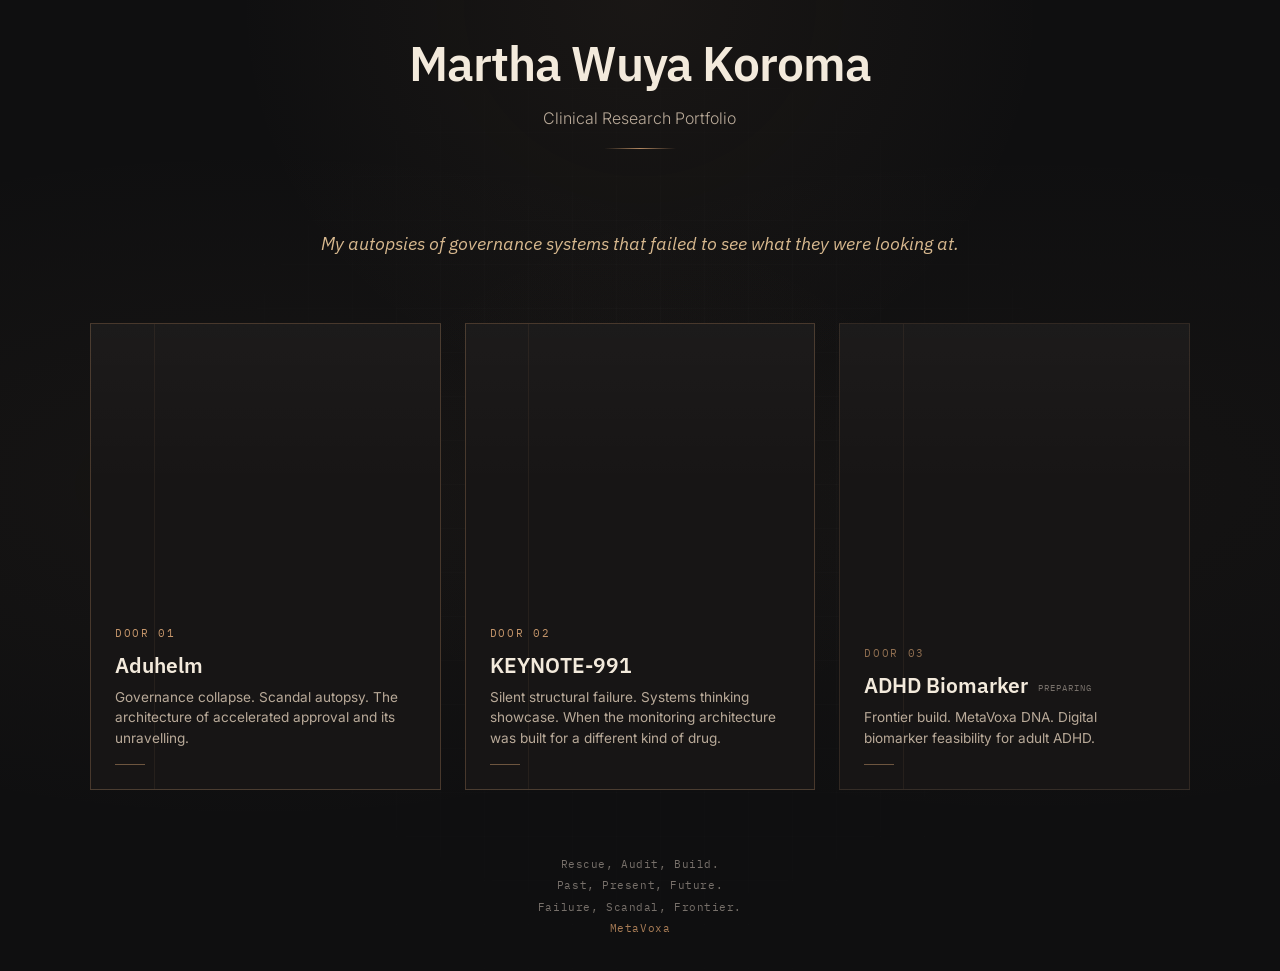
==== index.html @ 6230ae9a "Update index.html" ====
<!DOCTYPE html>
<html lang="en" class="no-js">
<head>
  <meta charset="UTF-8" />
  <meta name="viewport" content="width=device-width, initial-scale=1.0" />
  <meta name="description" content="CRA Portfolio: governance autopsies of discontinued oncology trials, with rebuilt monitoring architecture." />
  <title>Martha Wuya Koroma — Clinical Research Portfolio</title>

  <link rel="preconnect" href="https://fonts.googleapis.com" />
  <link rel="preconnect" href="https://fonts.gstatic.com" crossorigin />
  <link href="https://fonts.googleapis.com/css2?family=Inter:wght@300;400;500;600;700&family=IBM+Plex+Sans:ital,wght@0,300;0,400;0,500;0,600;0,700;1,400&family=IBM+Plex+Mono:wght@400;500&display=swap" rel="stylesheet" />

  <style>
    :root {
      --bg-graphite: #0f0f10;
      --bg-charcoal: #171515;

      --text-cream: #f3eadc;
      --text-muted: #b9aa99;
      --text-warm: #d8b98f;
      --text-slate: #77706a;

      --amber-intense: #c4956a;
      --amber-border: rgba(196, 149, 106, 0.45);
      --amber-glow: rgba(196, 149, 106, 0.18);
      --amber-dim: #a97d56;

      --font-body: "Inter", sans-serif;
      --font-accent: "IBM Plex Sans", sans-serif;
      --font-mono: "IBM Plex Mono", monospace;

      --space-xs: 0.5rem;
      --space-sm: 0.75rem;
      --space-md: 1rem;
      --space-lg: 1.5rem;
      --space-xl: 2rem;
      --space-2xl: 4rem;

      --transition-fast: 150ms ease;
      --transition-base: 300ms ease;
    }

    * {
      box-sizing: border-box;
      margin: 0;
      padding: 0;
    }

    html {
      scroll-behavior: smooth;
      background: var(--bg-graphite);
    }

    body {
      min-height: 100vh;
      font-family: var(--font-body);
      background: var(--bg-graphite);
      color: var(--text-cream);
      overflow-x: hidden;
    }

    a {
      color: inherit;
    }

    .amber-line {
      width: 72px;
      height: 1px;
      background: linear-gradient(
        90deg,
        transparent,
        var(--amber-intense),
        transparent
      );
      opacity: 0.9;
    }

    @keyframes fadeIn {
      from {
        opacity: 0;
      }
      to {
        opacity: 1;
      }
    }

    @keyframes fadeInDown {
      from {
        opacity: 0;
        transform: translateY(-18px);
      }
      to {
        opacity: 1;
        transform: translateY(0);
      }
    }

    @keyframes floatGlow {
      0%, 100% {
        opacity: 0.35;
        transform: translateY(0);
      }
      50% {
        opacity: 0.75;
        transform: translateY(-8px);
      }
    }

    .lobby {
      min-height: 100vh;
      display: flex;
      flex-direction: column;
      justify-content: center;
      align-items: center;
      padding: var(--space-xl);
      position: relative;
      background:
        radial-gradient(circle at top, rgba(196, 149, 106, 0.06), transparent 35%),
        var(--bg-graphite);
      overflow: hidden;
    }

    .lobby::before {
      content: "";
      position: absolute;
      inset: 0;
      background:
        radial-gradient(ellipse at 20% 50%, rgba(196, 149, 106, 0.04) 0%, transparent 50%),
        radial-gradient(ellipse at 80% 50%, rgba(196, 149, 106, 0.03) 0%, transparent 50%);
      pointer-events: none;
      animation: floatGlow 7s ease-in-out infinite;
    }

    .lobby::after {
      content: "";
      position: absolute;
      inset: 0;
      background-image:
        linear-gradient(rgba(255,255,255,0.018) 1px, transparent 1px),
        linear-gradient(90deg, rgba(255,255,255,0.018) 1px, transparent 1px);
      background-size: 44px 44px;
      mask-image: radial-gradient(circle at center, black, transparent 75%);
      pointer-events: none;
    }

    .lobby-header {
      text-align: center;
      margin-bottom: var(--space-2xl);
      position: relative;
      z-index: 1;
      animation: fadeInDown 1s ease forwards;
    }

    .lobby-header h1 {
      font-family: var(--font-accent);
      font-size: clamp(1.8rem, 4vw, 3rem);
      font-weight: 600;
      color: var(--text-cream);
      letter-spacing: -0.02em;
      margin-bottom: var(--space-sm);
    }

    .lobby-header .subtitle {
      font-size: 1rem;
      color: var(--text-muted);
      font-weight: 300;
      max-width: 500px;
      margin: 0 auto;
      line-height: 1.6;
    }

    .lobby-header .amber-line {
      margin: var(--space-md) auto;
    }

    .concept-statement {
      font-family: var(--font-accent);
      font-size: clamp(0.9rem, 2vw, 1.1rem);
      font-style: italic;
      color: var(--text-warm);
      text-align: center;
      max-width: 700px;
      margin: 0 auto var(--space-2xl);
      line-height: 1.7;
      position: relative;
      z-index: 1;
      animation: fadeIn 1.2s ease 0.3s both;
    }

    .doors-container {
      display: grid;
      grid-template-columns: repeat(3, 1fr);
      gap: var(--space-lg);
      max-width: 1100px;
      width: 100%;
      position: relative;
      z-index: 1;
    }

    .door-threshold {
      position: relative;
      aspect-ratio: 3 / 4;
      background:
        linear-gradient(180deg, rgba(255,255,255,0.025), transparent 35%),
        var(--bg-charcoal);
      border: 1px solid rgba(196, 149, 106, 0.15);
      display: flex;
      flex-direction: column;
      justify-content: flex-end;
      padding: var(--space-lg);
      cursor: pointer;
      transition: all var(--transition-base);
      overflow: hidden;
      text-decoration: none;
      opacity: 0;
      transform: translateY(18px);
    }

    .door-threshold::before {
      content: "";
      position: absolute;
      inset: 0;
      background: linear-gradient(
        180deg,
        transparent 45%,
        rgba(196, 149, 106, 0.07) 100%
      );
      opacity: 0;
      transition: opacity var(--transition-base);
    }

    .door-threshold::after {
      content: "";
      position: absolute;
      top: 0;
      bottom: 0;
      left: 18%;
      width: 1px;
      background: rgba(196, 149, 106, 0.09);
      transition: opacity var(--transition-base);
    }

    .door-threshold:hover::before {
      opacity: 1;
    }

    .door-threshold:hover {
      border-color: var(--amber-border);
      box-shadow:
        0 8px 32px rgba(0, 0, 0, 0.4),
        0 0 40px var(--amber-glow);
      transform: translateY(-4px);
    }

    .door-number {
      font-family: var(--font-mono);
      font-size: 0.7rem;
      color: var(--amber-intense);
      letter-spacing: 0.15em;
      text-transform: uppercase;
      margin-bottom: var(--space-sm);
      opacity: 0.7;
      position: relative;
      z-index: 1;
    }

    .door-title {
      font-family: var(--font-accent);
      font-size: clamp(1rem, 2vw, 1.3rem);
      font-weight: 600;
      color: var(--text-cream);
      margin-bottom: var(--space-xs);
      line-height: 1.3;
      position: relative;
      z-index: 1;
    }

    .door-subtitle {
      font-size: 0.85rem;
      color: var(--text-muted);
      line-height: 1.5;
      margin-bottom: var(--space-md);
      position: relative;
      z-index: 1;
    }

    .door-indicator {
      width: 30px;
      height: 1px;
      background: var(--amber-intense);
      opacity: 0.5;
      transition: all var(--transition-base);
      position: relative;
      z-index: 1;
    }

    .door-threshold:hover .door-indicator {
      width: 50px;
      opacity: 1;
    }

    .door-threshold[data-status="active"] {
      border-color: rgba(196, 149, 106, 0.28);
    }

    .door-threshold[data-status="active"] .door-number {
      opacity: 1;
    }

    .door-threshold[data-status="preparing"] {
      cursor: default;
      opacity: 0.76;
    }

    .door-threshold[data-status="preparing"]::before {
      background: linear-gradient(
        180deg,
        transparent 40%,
        rgba(255, 255, 255, 0.025) 100%
      );
    }

    .door-threshold[data-status="preparing"]:hover {
      transform: translateY(0);
      box-shadow: none;
      border-color: rgba(196, 149, 106, 0.15);
    }

    .door-threshold[data-status="preparing"] .door-title::after {
      content: "Preparing";
      display: inline-block;
      margin-left: 0.6rem;
      font-family: var(--font-mono);
      font-size: 0.55rem;
      letter-spacing: 0.12em;
      text-transform: uppercase;
      color: var(--text-slate);
      font-weight: 400;
      vertical-align: middle;
    }

    .lobby-footer {
      margin-top: var(--space-2xl);
      text-align: center;
      position: relative;
      z-index: 1;
      animation: fadeIn 1.5s ease 0.6s both;
    }

    .lobby-footer p {
      font-family: var(--font-mono);
      font-size: 0.7rem;
      color: var(--text-slate);
      letter-spacing: 0.05em;
      line-height: 1.9;
    }

    .meta-link {
      color: var(--amber-dim);
      text-decoration: none;
      transition: color var(--transition-fast);
    }

    .meta-link:hover {
      color: var(--amber-intense);
    }

    @media (max-width: 768px) {
      .lobby {
        padding: var(--space-lg);
      }

      .doors-container {
        grid-template-columns: 1fr;
        max-width: 400px;
      }

      .door-threshold {
        aspect-ratio: 16 / 9;
      }
    }

    @media print {
      .lobby {
        min-height: auto;
        padding: 2rem;
      }

      .doors-container {
        grid-template-columns: repeat(3, 1fr);
        gap: 1rem;
      }

      .door-threshold {
        border: 1px solid #ccc;
        page-break-inside: avoid;
        box-shadow: none;
      }
    }
  </style>

  <base target="_blank" />
</head>

<body>
  <main class="lobby">
    <header class="lobby-header">
      <h1>Martha Wuya Koroma</h1>
      <p class="subtitle">Clinical Research Portfolio</p>
      <div class="amber-line"></div>
    </header>

    <p class="concept-statement">
      My autopsies of governance systems that failed to see what they were looking at.
    </p>

    <section class="doors-container" aria-label="Portfolio case doors">
      <a href="door-1.html" class="door-threshold" data-status="active" data-door="1">
        <div class="door-number">Door 01</div>
        <h2 class="door-title">Aduhelm</h2>
        <p class="door-subtitle">
          Governance collapse. Scandal autopsy. The architecture of accelerated approval and its unravelling.
        </p>
        <div class="door-indicator"></div>
      </a>

      <a href="door-2.html" class="door-threshold" data-status="active" data-door="2">
        <div class="door-number">Door 02</div>
        <h2 class="door-title">KEYNOTE-991</h2>
        <p class="door-subtitle">
          Silent structural failure. Systems thinking showcase. When the monitoring architecture was built for a different kind of drug.
        </p>
        <div class="door-indicator"></div>
      </a>

      <article class="door-threshold" data-status="preparing" data-door="3">
        <div class="door-number">Door 03</div>
        <h2 class="door-title">ADHD Biomarker</h2>
        <p class="door-subtitle">
          Frontier build. MetaVoxa DNA. Digital biomarker feasibility for adult ADHD.
        </p>
        <div class="door-indicator"></div>
      </article>
    </section>

    <footer class="lobby-footer">
      <p>
        Rescue, Audit, Build.<br />
        Past, Present, Future.<br />
        Failure, Scandal, Frontier.<br />
        <a href="https://metavoxa.com" class="meta-link">MetaVoxa</a>
      </p>
    </footer>
  </main>

  <script>
    document.documentElement.classList.remove("no-js");

    function initLobbyDoors() {
      const doors = document.querySelectorAll(".door-threshold");

      doors.forEach((door, index) => {
        setTimeout(() => {
          door.style.transition =
            "opacity 700ms ease, transform 700ms ease, border-color 300ms ease, box-shadow 300ms ease";
          door.style.opacity = "1";
          door.style.transform = "translateY(0)";
        }, 250 + index * 160);
      });
    }

    document.addEventListener("DOMContentLoaded", initLobbyDoors);
  </script>
</body>
</html>
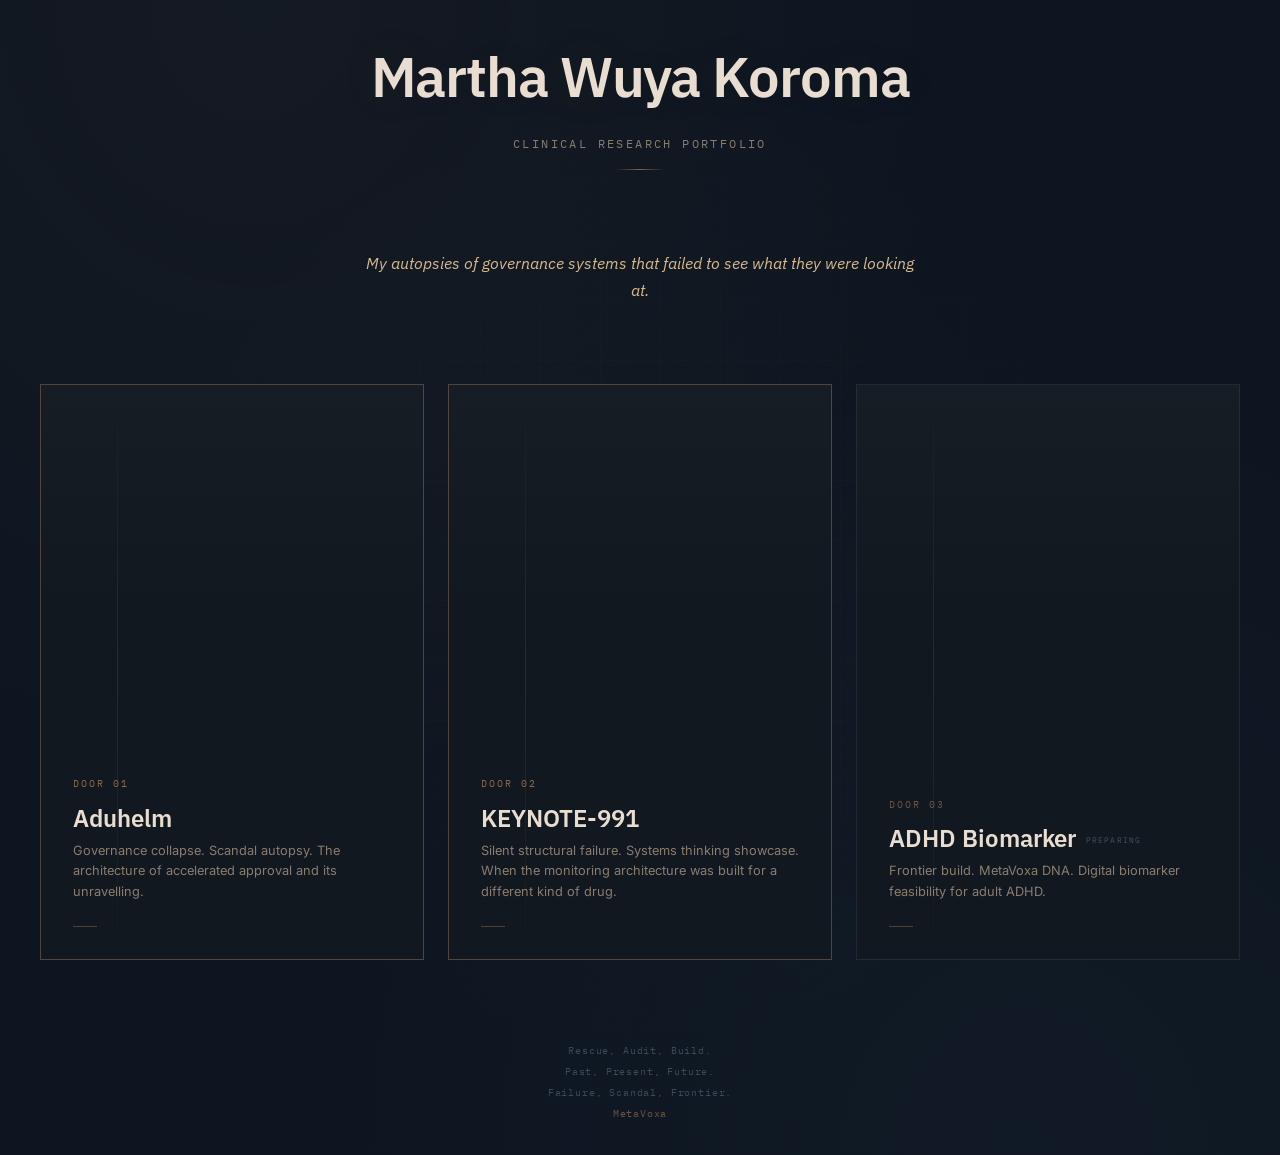
==== commit 41d0ba75: "Update index.html" ====
--- a/index.html
+++ b/index.html
@@ -12,18 +12,27 @@
 
   <style>
     :root {
-      --bg-graphite: #0f0f10;
-      --bg-charcoal: #171515;
-
-      --text-cream: #f3eadc;
-      --text-muted: #b9aa99;
+      /* Door 1/3 palette — cinematic, atmospheric */
+      --bg-deep: #0d1520;
+      --bg-void: #080e14;
+      --bg-surface: #111820;
+
+      --text-cream: #e8ddd0;
+      --text-muted: #8a7d6e;
       --text-warm: #d8b98f;
-      --text-slate: #77706a;
+      --text-slate: #5a6b7c;
 
       --amber-intense: #c4956a;
-      --amber-border: rgba(196, 149, 106, 0.45);
-      --amber-glow: rgba(196, 149, 106, 0.18);
+      --amber-border: rgba(196, 149, 106, 0.35);
+      --amber-glow: rgba(196, 149, 106, 0.12);
       --amber-dim: #a97d56;
+      --amber-deep: #8a6a4a;
+
+      --copper: #b87b4f;
+      --copper-dim: #8a5a3a;
+
+      --clinical-blue: #6db3d4;
+      --clinical-dim: #4a7a96;
 
       --font-body: "Inter", sans-serif;
       --font-accent: "IBM Plex Sans", sans-serif;
@@ -34,10 +43,12 @@
       --space-md: 1rem;
       --space-lg: 1.5rem;
       --space-xl: 2rem;
-      --space-2xl: 4rem;
+      --space-2xl: 3rem;
+      --space-3xl: 5rem;
 
       --transition-fast: 150ms ease;
       --transition-base: 300ms ease;
+      --transition-slow: 600ms ease;
     }
 
     * {
@@ -48,64 +59,24 @@
 
     html {
       scroll-behavior: smooth;
-      background: var(--bg-graphite);
+      background: var(--bg-deep);
     }
 
     body {
       min-height: 100vh;
       font-family: var(--font-body);
-      background: var(--bg-graphite);
+      background: var(--bg-deep);
       color: var(--text-cream);
       overflow-x: hidden;
+      line-height: 1.6;
     }
 
     a {
       color: inherit;
-    }
-
-    .amber-line {
-      width: 72px;
-      height: 1px;
-      background: linear-gradient(
-        90deg,
-        transparent,
-        var(--amber-intense),
-        transparent
-      );
-      opacity: 0.9;
-    }
-
-    @keyframes fadeIn {
-      from {
-        opacity: 0;
-      }
-      to {
-        opacity: 1;
-      }
-    }
-
-    @keyframes fadeInDown {
-      from {
-        opacity: 0;
-        transform: translateY(-18px);
-      }
-      to {
-        opacity: 1;
-        transform: translateY(0);
-      }
-    }
-
-    @keyframes floatGlow {
-      0%, 100% {
-        opacity: 0.35;
-        transform: translateY(0);
-      }
-      50% {
-        opacity: 0.75;
-        transform: translateY(-8px);
-      }
-    }
-
+      text-decoration: none;
+    }
+
+    /* Atmospheric background — matches Door 1/3 depth */
     .lobby {
       min-height: 100vh;
       display: flex;
@@ -115,8 +86,9 @@
       padding: var(--space-xl);
       position: relative;
       background:
-        radial-gradient(circle at top, rgba(196, 149, 106, 0.06), transparent 35%),
-        var(--bg-graphite);
+        radial-gradient(ellipse at 20% 0%, rgba(196, 149, 106, 0.04) 0%, transparent 50%),
+        radial-gradient(ellipse at 80% 100%, rgba(109, 179, 212, 0.03) 0%, transparent 50%),
+        var(--bg-deep);
       overflow: hidden;
     }
 
@@ -125,118 +97,132 @@
       position: absolute;
       inset: 0;
       background:
-        radial-gradient(ellipse at 20% 50%, rgba(196, 149, 106, 0.04) 0%, transparent 50%),
-        radial-gradient(ellipse at 80% 50%, rgba(196, 149, 106, 0.03) 0%, transparent 50%);
+        radial-gradient(circle at 50% 50%, rgba(196, 149, 106, 0.02) 0%, transparent 60%);
       pointer-events: none;
-      animation: floatGlow 7s ease-in-out infinite;
-    }
-
+      animation: breathe 8s ease-in-out infinite;
+    }
+
+    @keyframes breathe {
+      0%, 100% { opacity: 0.5; transform: scale(1); }
+      50% { opacity: 0.8; transform: scale(1.02); }
+    }
+
+    /* Structural grid overlay — architectural, like the building in Door 1 */
     .lobby::after {
       content: "";
       position: absolute;
       inset: 0;
       background-image:
-        linear-gradient(rgba(255,255,255,0.018) 1px, transparent 1px),
-        linear-gradient(90deg, rgba(255,255,255,0.018) 1px, transparent 1px);
-      background-size: 44px 44px;
-      mask-image: radial-gradient(circle at center, black, transparent 75%);
+        linear-gradient(rgba(255,255,255,0.012) 1px, transparent 1px),
+        linear-gradient(90deg, rgba(255,255,255,0.012) 1px, transparent 1px);
+      background-size: 60px 60px;
+      mask-image: radial-gradient(ellipse at center, black 30%, transparent 70%);
       pointer-events: none;
     }
 
+    /* Header — centered, elevated, like the door title */
     .lobby-header {
       text-align: center;
-      margin-bottom: var(--space-2xl);
-      position: relative;
-      z-index: 1;
-      animation: fadeInDown 1s ease forwards;
+      margin-bottom: var(--space-3xl);
+      position: relative;
+      z-index: 1;
+      animation: fadeInDown 1.2s ease forwards;
     }
 
     .lobby-header h1 {
       font-family: var(--font-accent);
-      font-size: clamp(1.8rem, 4vw, 3rem);
+      font-size: clamp(2rem, 5vw, 3.5rem);
       font-weight: 600;
       color: var(--text-cream);
       letter-spacing: -0.02em;
       margin-bottom: var(--space-sm);
+      text-shadow: 0 0 60px rgba(196, 149, 106, 0.08);
     }
 
     .lobby-header .subtitle {
-      font-size: 1rem;
+      font-family: var(--font-mono);
+      font-size: 0.75rem;
       color: var(--text-muted);
-      font-weight: 300;
-      max-width: 500px;
+      letter-spacing: 0.2em;
+      text-transform: uppercase;
+      margin-bottom: var(--space-md);
+    }
+
+    .amber-line {
+      width: 48px;
+      height: 1px;
+      background: linear-gradient(90deg, transparent, var(--amber-intense), transparent);
       margin: 0 auto;
-      line-height: 1.6;
-    }
-
-    .lobby-header .amber-line {
-      margin: var(--space-md) auto;
+      opacity: 0.6;
     }
 
     .concept-statement {
       font-family: var(--font-accent);
-      font-size: clamp(0.9rem, 2vw, 1.1rem);
+      font-size: clamp(0.85rem, 1.8vw, 1rem);
       font-style: italic;
       color: var(--text-warm);
       text-align: center;
-      max-width: 700px;
-      margin: 0 auto var(--space-2xl);
+      max-width: 560px;
+      margin: 0 auto var(--space-3xl);
       line-height: 1.7;
       position: relative;
       z-index: 1;
-      animation: fadeIn 1.2s ease 0.3s both;
-    }
-
+      animation: fadeIn 1.4s ease 0.3s both;
+      opacity: 0.8;
+    }
+
+    /* Doors — architectural, immersive, cinematic */
     .doors-container {
       display: grid;
       grid-template-columns: repeat(3, 1fr);
       gap: var(--space-lg);
-      max-width: 1100px;
+      max-width: 1200px;
       width: 100%;
       position: relative;
       z-index: 1;
+      perspective: 1200px;
     }
 
     .door-threshold {
       position: relative;
-      aspect-ratio: 3 / 4;
+      aspect-ratio: 2 / 3;
       background:
-        linear-gradient(180deg, rgba(255,255,255,0.025), transparent 35%),
-        var(--bg-charcoal);
-      border: 1px solid rgba(196, 149, 106, 0.15);
+        linear-gradient(180deg, rgba(255,255,255,0.02) 0%, transparent 40%),
+        var(--bg-surface);
+      border: 1px solid var(--amber-border);
       display: flex;
       flex-direction: column;
       justify-content: flex-end;
-      padding: var(--space-lg);
+      padding: var(--space-xl);
       cursor: pointer;
-      transition: all var(--transition-base);
+      transition: all var(--transition-slow);
       overflow: hidden;
       text-decoration: none;
       opacity: 0;
-      transform: translateY(18px);
-    }
-
+      transform: translateY(24px) rotateX(2deg);
+      transform-origin: center bottom;
+    }
+
+    /* Door interior glow — like the building windows in Door 1 */
     .door-threshold::before {
       content: "";
       position: absolute;
       inset: 0;
-      background: linear-gradient(
-        180deg,
-        transparent 45%,
-        rgba(196, 149, 106, 0.07) 100%
-      );
+      background:
+        linear-gradient(180deg, transparent 50%, rgba(196, 149, 106, 0.06) 100%);
       opacity: 0;
-      transition: opacity var(--transition-base);
-    }
-
+      transition: opacity var(--transition-slow);
+    }
+
+    /* Vertical accent line — structural, like the building columns */
     .door-threshold::after {
       content: "";
       position: absolute;
       top: 0;
       bottom: 0;
-      left: 18%;
+      left: 20%;
       width: 1px;
-      background: rgba(196, 149, 106, 0.09);
+      background: linear-gradient(180deg, transparent, rgba(196, 149, 106, 0.15), transparent);
       transition: opacity var(--transition-base);
     }
 
@@ -245,85 +231,99 @@
     }
 
     .door-threshold:hover {
-      border-color: var(--amber-border);
+      border-color: rgba(196, 149, 106, 0.5);
       box-shadow:
-        0 8px 32px rgba(0, 0, 0, 0.4),
-        0 0 40px var(--amber-glow);
-      transform: translateY(-4px);
+        0 12px 48px rgba(0, 0, 0, 0.5),
+        0 0 60px var(--amber-glow),
+        inset 0 0 40px rgba(196, 149, 106, 0.03);
+      transform: translateY(-6px) rotateX(0deg);
     }
 
     .door-number {
       font-family: var(--font-mono);
-      font-size: 0.7rem;
-      color: var(--amber-intense);
-      letter-spacing: 0.15em;
+      font-size: 0.65rem;
+      color: var(--amber-dim);
+      letter-spacing: 0.2em;
       text-transform: uppercase;
       margin-bottom: var(--space-sm);
-      opacity: 0.7;
-      position: relative;
-      z-index: 1;
+      opacity: 0.6;
+      position: relative;
+      z-index: 1;
+      transition: color var(--transition-base);
+    }
+
+    .door-threshold:hover .door-number {
+      color: var(--amber-intense);
+      opacity: 1;
     }
 
     .door-title {
       font-family: var(--font-accent);
-      font-size: clamp(1rem, 2vw, 1.3rem);
+      font-size: clamp(1.1rem, 2.2vw, 1.5rem);
       font-weight: 600;
       color: var(--text-cream);
       margin-bottom: var(--space-xs);
-      line-height: 1.3;
-      position: relative;
-      z-index: 1;
+      line-height: 1.2;
+      position: relative;
+      z-index: 1;
+      transition: color var(--transition-base);
     }
 
     .door-subtitle {
-      font-size: 0.85rem;
+      font-size: 0.8rem;
       color: var(--text-muted);
-      line-height: 1.5;
-      margin-bottom: var(--space-md);
-      position: relative;
-      z-index: 1;
+      line-height: 1.6;
+      margin-bottom: var(--space-lg);
+      position: relative;
+      z-index: 1;
+      transition: color var(--transition-base);
+    }
+
+    .door-threshold:hover .door-subtitle {
+      color: var(--text-warm);
+      opacity: 0.9;
     }
 
     .door-indicator {
-      width: 30px;
+      width: 24px;
       height: 1px;
+      background: var(--amber-dim);
+      opacity: 0.4;
+      transition: all var(--transition-slow);
+      position: relative;
+      z-index: 1;
+    }
+
+    .door-threshold:hover .door-indicator {
+      width: 48px;
+      opacity: 1;
       background: var(--amber-intense);
-      opacity: 0.5;
-      transition: all var(--transition-base);
-      position: relative;
-      z-index: 1;
-    }
-
-    .door-threshold:hover .door-indicator {
-      width: 50px;
-      opacity: 1;
-    }
-
+      box-shadow: 0 0 8px rgba(196, 149, 106, 0.3);
+    }
+
+    /* Status states */
     .door-threshold[data-status="active"] {
-      border-color: rgba(196, 149, 106, 0.28);
+      border-color: rgba(196, 149, 106, 0.35);
     }
 
     .door-threshold[data-status="active"] .door-number {
-      opacity: 1;
+      opacity: 0.8;
     }
 
     .door-threshold[data-status="preparing"] {
       cursor: default;
-      opacity: 0.76;
+      opacity: 0.65;
+      border-color: rgba(90, 107, 124, 0.2);
     }
 
     .door-threshold[data-status="preparing"]::before {
-      background: linear-gradient(
-        180deg,
-        transparent 40%,
-        rgba(255, 255, 255, 0.025) 100%
-      );
+      background: linear-gradient(180deg, transparent 60%, rgba(255, 255, 255, 0.015) 100%);
     }
 
     .door-threshold[data-status="preparing"]:hover {
-      transform: translateY(0);
+      transform: translateY(0) rotateX(2deg);
       box-shadow: none;
-      border-color: rgba(196, 149, 106, 0.15);
+      border-color: rgba(90, 107, 124, 0.2);
     }
 
     .door-threshold[data-status="preparing"] .door-title::after {
@@ -331,40 +331,61 @@
       display: inline-block;
       margin-left: 0.6rem;
       font-family: var(--font-mono);
-      font-size: 0.55rem;
-      letter-spacing: 0.12em;
+      font-size: 0.5rem;
+      letter-spacing: 0.15em;
       text-transform: uppercase;
       color: var(--text-slate);
       font-weight: 400;
       vertical-align: middle;
-    }
-
+      opacity: 0.7;
+    }
+
+    /* Footer — minimal, like the door CTAs */
     .lobby-footer {
-      margin-top: var(--space-2xl);
+      margin-top: var(--space-3xl);
       text-align: center;
       position: relative;
       z-index: 1;
-      animation: fadeIn 1.5s ease 0.6s both;
+      animation: fadeIn 1.8s ease 0.6s both;
     }
 
     .lobby-footer p {
       font-family: var(--font-mono);
-      font-size: 0.7rem;
+      font-size: 0.65rem;
       color: var(--text-slate);
-      letter-spacing: 0.05em;
-      line-height: 1.9;
+      letter-spacing: 0.08em;
+      line-height: 2;
+      opacity: 0.6;
     }
 
     .meta-link {
       color: var(--amber-dim);
-      text-decoration: none;
       transition: color var(--transition-fast);
     }
 
     .meta-link:hover {
       color: var(--amber-intense);
-    }
-
+      text-shadow: 0 0 12px rgba(196, 149, 106, 0.2);
+    }
+
+    /* Animations */
+    @keyframes fadeIn {
+      from { opacity: 0; }
+      to { opacity: 1; }
+    }
+
+    @keyframes fadeInDown {
+      from {
+        opacity: 0;
+        transform: translateY(-24px);
+      }
+      to {
+        opacity: 1;
+        transform: translateY(0);
+      }
+    }
+
+    /* Responsive */
     @media (max-width: 768px) {
       .lobby {
         padding: var(--space-lg);
@@ -373,10 +394,16 @@
       .doors-container {
         grid-template-columns: 1fr;
         max-width: 400px;
+        perspective: none;
       }
 
       .door-threshold {
         aspect-ratio: 16 / 9;
+        transform: none;
+      }
+
+      .door-threshold:hover {
+        transform: translateY(-4px);
       }
     }
 
@@ -392,9 +419,10 @@
       }
 
       .door-threshold {
-        border: 1px solid #ccc;
+        border: 1px solid #444;
         page-break-inside: avoid;
         box-shadow: none;
+        transform: none;
       }
     }
   </style>
@@ -462,10 +490,10 @@
       doors.forEach((door, index) => {
         setTimeout(() => {
           door.style.transition =
-            "opacity 700ms ease, transform 700ms ease, border-color 300ms ease, box-shadow 300ms ease";
+            "opacity 800ms ease, transform 800ms ease, border-color 300ms ease, box-shadow 300ms ease";
           door.style.opacity = "1";
-          door.style.transform = "translateY(0)";
-        }, 250 + index * 160);
+          door.style.transform = "translateY(0) rotateX(0deg)";
+        }, 300 + index * 200);
       });
     }
 
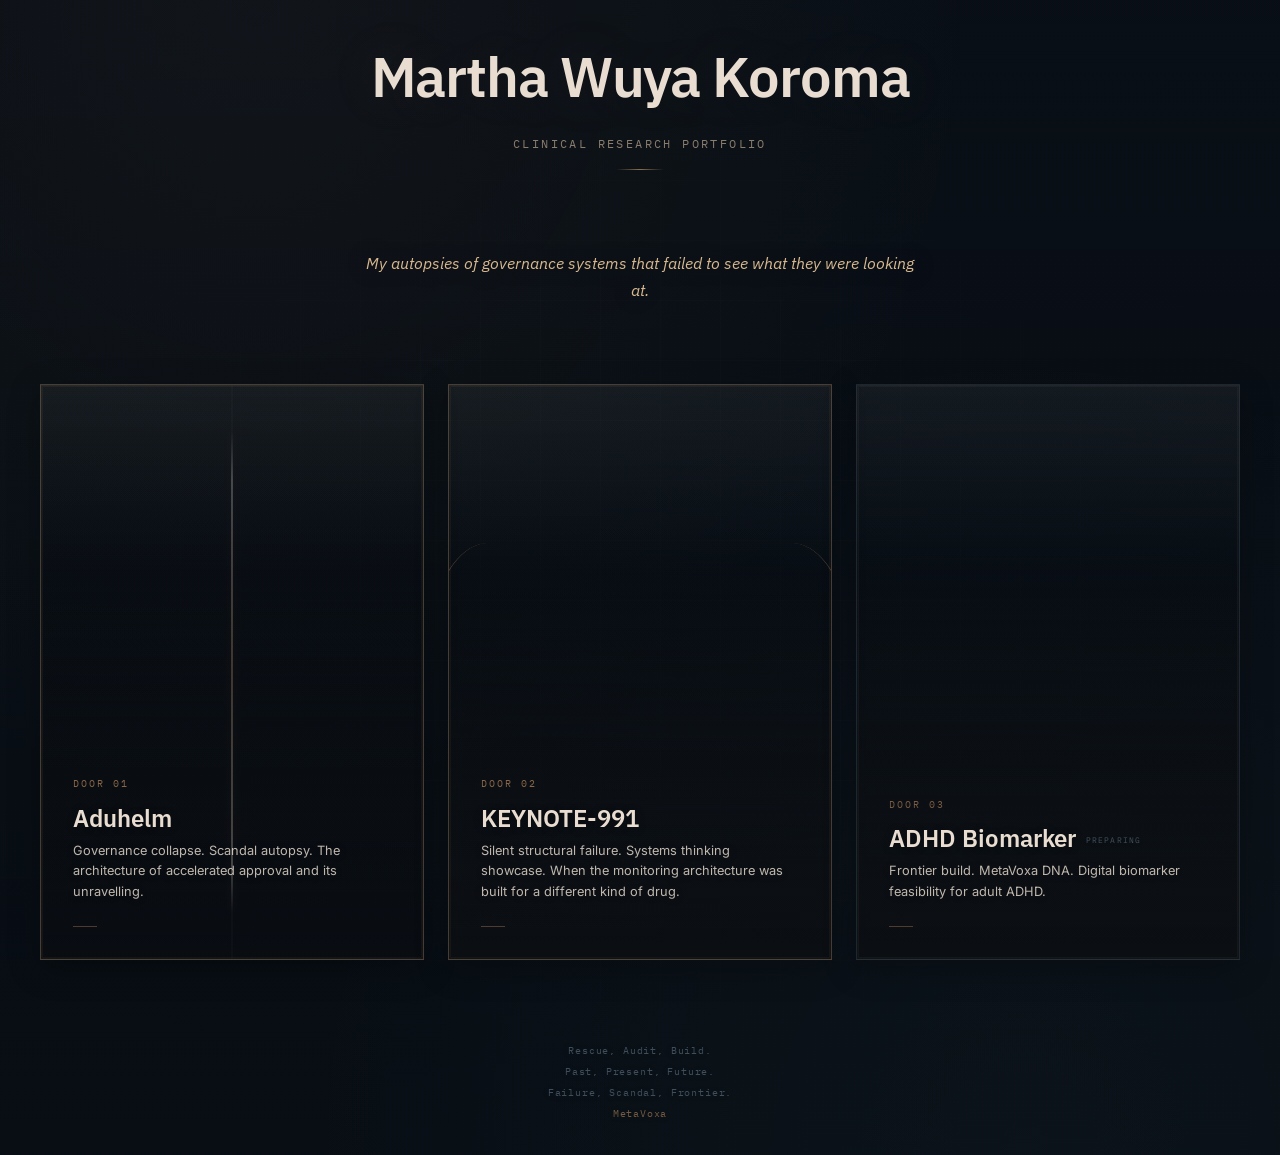
==== commit e6d907f9: "Update index.html" ====
--- a/index.html
+++ b/index.html
@@ -12,7 +12,8 @@
 
   <style>
     :root {
-      /* Door 1/3 palette — cinematic, atmospheric */
+      --hero-image: url("metavoxa-3doors-hero.png");
+
       --bg-deep: #0d1520;
       --bg-void: #080e14;
       --bg-surface: #111820;
@@ -76,7 +77,6 @@
       text-decoration: none;
     }
 
-    /* Atmospheric background — matches Door 1/3 depth */
     .lobby {
       min-height: 100vh;
       display: flex;
@@ -85,11 +85,13 @@
       align-items: center;
       padding: var(--space-xl);
       position: relative;
+      overflow: hidden;
+      isolation: isolate;
       background:
-        radial-gradient(ellipse at 20% 0%, rgba(196, 149, 106, 0.04) 0%, transparent 50%),
-        radial-gradient(ellipse at 80% 100%, rgba(109, 179, 212, 0.03) 0%, transparent 50%),
+        radial-gradient(ellipse at 20% 0%, rgba(196, 149, 106, 0.06) 0%, transparent 50%),
+        radial-gradient(ellipse at 80% 100%, rgba(109, 179, 212, 0.05) 0%, transparent 50%),
+        linear-gradient(180deg, rgba(8, 14, 20, 0.75) 0%, rgba(8, 14, 20, 0.92) 100%),
         var(--bg-deep);
-      overflow: hidden;
     }
 
     .lobby::before {
@@ -97,17 +99,15 @@
       position: absolute;
       inset: 0;
       background:
-        radial-gradient(circle at 50% 50%, rgba(196, 149, 106, 0.02) 0%, transparent 60%);
+        linear-gradient(180deg, rgba(7, 12, 18, 0.44) 0%, rgba(7, 12, 18, 0.72) 100%),
+        var(--hero-image) center center / cover no-repeat;
+      transform: scale(1.02);
+      opacity: 0.48;
+      z-index: -2;
       pointer-events: none;
-      animation: breathe 8s ease-in-out infinite;
-    }
-
-    @keyframes breathe {
-      0%, 100% { opacity: 0.5; transform: scale(1); }
-      50% { opacity: 0.8; transform: scale(1.02); }
-    }
-
-    /* Structural grid overlay — architectural, like the building in Door 1 */
+      animation: breathe 10s ease-in-out infinite;
+    }
+
     .lobby::after {
       content: "";
       position: absolute;
@@ -116,16 +116,21 @@
         linear-gradient(rgba(255,255,255,0.012) 1px, transparent 1px),
         linear-gradient(90deg, rgba(255,255,255,0.012) 1px, transparent 1px);
       background-size: 60px 60px;
-      mask-image: radial-gradient(ellipse at center, black 30%, transparent 70%);
+      mask-image: radial-gradient(ellipse at center, black 30%, transparent 75%);
+      z-index: -1;
       pointer-events: none;
     }
 
-    /* Header — centered, elevated, like the door title */
+    @keyframes breathe {
+      0%, 100% { opacity: 0.4; transform: scale(1.02); }
+      50% { opacity: 0.54; transform: scale(1.035); }
+    }
+
     .lobby-header {
       text-align: center;
       margin-bottom: var(--space-3xl);
       position: relative;
-      z-index: 1;
+      z-index: 2;
       animation: fadeInDown 1.2s ease forwards;
     }
 
@@ -136,7 +141,7 @@
       color: var(--text-cream);
       letter-spacing: -0.02em;
       margin-bottom: var(--space-sm);
-      text-shadow: 0 0 60px rgba(196, 149, 106, 0.08);
+      text-shadow: 0 0 60px rgba(196, 149, 106, 0.12);
     }
 
     .lobby-header .subtitle {
@@ -153,7 +158,7 @@
       height: 1px;
       background: linear-gradient(90deg, transparent, var(--amber-intense), transparent);
       margin: 0 auto;
-      opacity: 0.6;
+      opacity: 0.7;
     }
 
     .concept-statement {
@@ -166,12 +171,12 @@
       margin: 0 auto var(--space-3xl);
       line-height: 1.7;
       position: relative;
-      z-index: 1;
+      z-index: 2;
       animation: fadeIn 1.4s ease 0.3s both;
-      opacity: 0.8;
-    }
-
-    /* Doors — architectural, immersive, cinematic */
+      opacity: 0.86;
+      text-shadow: 0 0 25px rgba(0,0,0,0.35);
+    }
+
     .doors-container {
       display: grid;
       grid-template-columns: repeat(3, 1fr);
@@ -179,16 +184,13 @@
       max-width: 1200px;
       width: 100%;
       position: relative;
-      z-index: 1;
+      z-index: 2;
       perspective: 1200px;
     }
 
     .door-threshold {
       position: relative;
       aspect-ratio: 2 / 3;
-      background:
-        linear-gradient(180deg, rgba(255,255,255,0.02) 0%, transparent 40%),
-        var(--bg-surface);
       border: 1px solid var(--amber-border);
       display: flex;
       flex-direction: column;
@@ -201,29 +203,34 @@
       opacity: 0;
       transform: translateY(24px) rotateX(2deg);
       transform-origin: center bottom;
-    }
-
-    /* Door interior glow — like the building windows in Door 1 */
+      background:
+        linear-gradient(180deg, rgba(255,255,255,0.03) 0%, rgba(7, 12, 18, 0.26) 30%, rgba(7, 12, 18, 0.82) 100%);
+      box-shadow:
+        inset 0 1px 0 rgba(255,255,255,0.03),
+        0 8px 30px rgba(0, 0, 0, 0.26);
+      isolation: isolate;
+    }
+
     .door-threshold::before {
       content: "";
       position: absolute;
       inset: 0;
       background:
-        linear-gradient(180deg, transparent 50%, rgba(196, 149, 106, 0.06) 100%);
-      opacity: 0;
+        linear-gradient(180deg, rgba(255,255,255,0.03) 0%, transparent 35%, rgba(196, 149, 106, 0.08) 100%);
+      opacity: 0.75;
+      z-index: 0;
+      pointer-events: none;
       transition: opacity var(--transition-slow);
     }
 
-    /* Vertical accent line — structural, like the building columns */
     .door-threshold::after {
       content: "";
       position: absolute;
-      top: 0;
-      bottom: 0;
-      left: 20%;
-      width: 1px;
-      background: linear-gradient(180deg, transparent, rgba(196, 149, 106, 0.15), transparent);
-      transition: opacity var(--transition-base);
+      inset: 0;
+      border: 1px solid rgba(255,255,255,0.02);
+      box-shadow: inset 0 0 0 1px rgba(196,149,106,0.06);
+      z-index: 3;
+      pointer-events: none;
     }
 
     .door-threshold:hover::before {
@@ -231,12 +238,55 @@
     }
 
     .door-threshold:hover {
-      border-color: rgba(196, 149, 106, 0.5);
+      border-color: rgba(196, 149, 106, 0.52);
       box-shadow:
-        0 12px 48px rgba(0, 0, 0, 0.5),
+        0 16px 56px rgba(0, 0, 0, 0.52),
         0 0 60px var(--amber-glow),
-        inset 0 0 40px rgba(196, 149, 106, 0.03);
+        inset 0 0 40px rgba(196, 149, 106, 0.04);
       transform: translateY(-6px) rotateX(0deg);
+    }
+
+    .door-visual {
+      position: absolute;
+      inset: 0;
+      z-index: 0;
+      pointer-events: none;
+      overflow: hidden;
+      background-repeat: no-repeat;
+      background-size: 300% 100%;
+      transition: transform var(--transition-slow), filter var(--transition-slow), opacity var(--transition-slow);
+      filter: saturate(0.92) brightness(0.9);
+    }
+
+    .door-threshold:hover .door-visual {
+      transform: scale(1.02);
+      filter: saturate(1.04) brightness(0.98);
+    }
+
+    .door-threshold[data-door="1"] .door-visual {
+      background-image:
+        linear-gradient(180deg, rgba(7,12,18,0.08) 0%, rgba(7,12,18,0.14) 30%, rgba(7,12,18,0.58) 100%),
+        var(--hero-image);
+      background-position: left center;
+    }
+
+    .door-threshold[data-door="2"] .door-visual {
+      background-image:
+        linear-gradient(180deg, rgba(7,12,18,0.04) 0%, rgba(7,12,18,0.18) 35%, rgba(7,12,18,0.58) 100%),
+        var(--hero-image);
+      background-position: center center;
+    }
+
+    .door-threshold[data-door="3"] .door-visual {
+      background-image:
+        linear-gradient(180deg, rgba(7,12,18,0.06) 0%, rgba(7,12,18,0.2) 35%, rgba(7,12,18,0.58) 100%),
+        var(--hero-image);
+      background-position: right center;
+    }
+
+    .door-copy {
+      position: relative;
+      z-index: 2;
     }
 
     .door-number {
@@ -246,9 +296,9 @@
       letter-spacing: 0.2em;
       text-transform: uppercase;
       margin-bottom: var(--space-sm);
-      opacity: 0.6;
-      position: relative;
-      z-index: 1;
+      opacity: 0.7;
+      position: relative;
+      z-index: 2;
       transition: color var(--transition-base);
     }
 
@@ -265,33 +315,37 @@
       margin-bottom: var(--space-xs);
       line-height: 1.2;
       position: relative;
-      z-index: 1;
+      z-index: 2;
       transition: color var(--transition-base);
+      text-shadow: 0 1px 10px rgba(0,0,0,0.24);
     }
 
     .door-subtitle {
       font-size: 0.8rem;
-      color: var(--text-muted);
+      color: var(--text-cream);
       line-height: 1.6;
       margin-bottom: var(--space-lg);
       position: relative;
-      z-index: 1;
-      transition: color var(--transition-base);
+      z-index: 2;
+      transition: color var(--transition-base), opacity var(--transition-base);
+      opacity: 0.82;
+      max-width: 95%;
+      text-shadow: 0 1px 14px rgba(0,0,0,0.28);
     }
 
     .door-threshold:hover .door-subtitle {
       color: var(--text-warm);
-      opacity: 0.9;
+      opacity: 0.96;
     }
 
     .door-indicator {
       width: 24px;
       height: 1px;
       background: var(--amber-dim);
-      opacity: 0.4;
+      opacity: 0.42;
       transition: all var(--transition-slow);
       position: relative;
-      z-index: 1;
+      z-index: 2;
     }
 
     .door-threshold:hover .door-indicator {
@@ -301,7 +355,6 @@
       box-shadow: 0 0 8px rgba(196, 149, 106, 0.3);
     }
 
-    /* Status states */
     .door-threshold[data-status="active"] {
       border-color: rgba(196, 149, 106, 0.35);
     }
@@ -312,18 +365,16 @@
 
     .door-threshold[data-status="preparing"] {
       cursor: default;
-      opacity: 0.65;
-      border-color: rgba(90, 107, 124, 0.2);
-    }
-
-    .door-threshold[data-status="preparing"]::before {
-      background: linear-gradient(180deg, transparent 60%, rgba(255, 255, 255, 0.015) 100%);
+      opacity: 0.72;
+      border-color: rgba(90, 107, 124, 0.28);
     }
 
     .door-threshold[data-status="preparing"]:hover {
-      transform: translateY(0) rotateX(2deg);
-      box-shadow: none;
-      border-color: rgba(90, 107, 124, 0.2);
+      transform: translateY(0) rotateX(0deg);
+      box-shadow:
+        0 10px 34px rgba(0, 0, 0, 0.34),
+        0 0 40px rgba(196,149,106,0.07);
+      border-color: rgba(90, 107, 124, 0.32);
     }
 
     .door-threshold[data-status="preparing"] .door-title::after {
@@ -340,12 +391,331 @@
       opacity: 0.7;
     }
 
-    /* Footer — minimal, like the door CTAs */
+    /* ---------- Door 1: cracks + opens ---------- */
+
+    .door-panels {
+      position: absolute;
+      inset: 0;
+      z-index: 1;
+      pointer-events: none;
+    }
+
+    .door-panel {
+      position: absolute;
+      top: 0;
+      bottom: 0;
+      width: 50%;
+      background-image:
+        linear-gradient(180deg, rgba(7,12,18,0.02) 0%, rgba(7,12,18,0.12) 35%, rgba(7,12,18,0.46) 100%),
+        var(--hero-image);
+      background-size: 300% 100%;
+      transition:
+        transform 900ms cubic-bezier(0.22, 1, 0.36, 1),
+        box-shadow 700ms ease,
+        filter 500ms ease;
+      filter: brightness(0.92) saturate(0.92);
+      box-shadow: inset 0 0 0 1px rgba(255,255,255,0.02);
+    }
+
+    .door-panel--left {
+      left: 0;
+      background-position: left center;
+      transform-origin: left center;
+    }
+
+    .door-panel--right {
+      right: 0;
+      background-position: left center;
+      transform-origin: right center;
+    }
+
+    .door-crack {
+      position: absolute;
+      top: 8%;
+      bottom: 8%;
+      left: 50%;
+      width: 2px;
+      transform: translateX(-50%);
+      z-index: 2;
+      opacity: 0.3;
+      background:
+        linear-gradient(180deg,
+          transparent 0%,
+          rgba(232, 221, 208, 0.8) 10%,
+          rgba(196, 149, 106, 0.92) 50%,
+          rgba(232, 221, 208, 0.82) 90%,
+          transparent 100%);
+      box-shadow:
+        0 0 10px rgba(196,149,106,0.28),
+        0 0 22px rgba(196,149,106,0.16);
+      transition: opacity 500ms ease, width 500ms ease, filter 500ms ease;
+    }
+
+    .door-crack::before,
+    .door-crack::after {
+      content: "";
+      position: absolute;
+      left: 50%;
+      width: 40px;
+      height: 1px;
+      background: linear-gradient(90deg, transparent, rgba(196,149,106,0.85), transparent);
+      opacity: 0;
+      transition: opacity 400ms ease, transform 600ms ease;
+    }
+
+    .door-crack::before {
+      top: 24%;
+      transform: translateX(-50%) rotate(24deg) scaleX(0.35);
+    }
+
+    .door-crack::after {
+      bottom: 26%;
+      transform: translateX(-50%) rotate(-22deg) scaleX(0.35);
+    }
+
+    .door-threshold[data-door="1"]:hover .door-panel--left {
+      transform: translateX(-8%) rotateY(14deg);
+      box-shadow: -12px 0 26px rgba(0,0,0,0.34);
+      filter: brightness(1.02) saturate(1);
+    }
+
+    .door-threshold[data-door="1"]:hover .door-panel--right {
+      transform: translateX(8%) rotateY(-14deg);
+      box-shadow: 12px 0 26px rgba(0,0,0,0.34);
+      filter: brightness(1.02) saturate(1);
+    }
+
+    .door-threshold[data-door="1"]:hover .door-crack {
+      width: 5px;
+      opacity: 0.95;
+      filter: drop-shadow(0 0 12px rgba(196,149,106,0.42));
+    }
+
+    .door-threshold[data-door="1"]:hover .door-crack::before,
+    .door-threshold[data-door="1"]:hover .door-crack::after {
+      opacity: 0.85;
+      transform: translateX(-50%) rotate(24deg) scaleX(1);
+    }
+
+    .door-threshold[data-door="1"]:hover .door-crack::after {
+      transform: translateX(-50%) rotate(-22deg) scaleX(1);
+    }
+
+    /* ---------- Door 2: willow branches grow leaves ---------- */
+
+    .willow-branches {
+      position: absolute;
+      inset: 0;
+      z-index: 1;
+      pointer-events: none;
+    }
+
+    .branch {
+      position: absolute;
+      bottom: -2%;
+      width: 44%;
+      height: 94%;
+      opacity: 0.72;
+      transition: transform 800ms cubic-bezier(0.2, 0.8, 0.2, 1), opacity 600ms ease;
+    }
+
+    .branch--left {
+      left: -4%;
+      border-left: 2px solid rgba(196,149,106,0.54);
+      border-radius: 65% 0 45% 0 / 78% 0 26% 0;
+      transform: scaleY(0.78) rotate(-6deg);
+      transform-origin: bottom left;
+    }
+
+    .branch--right {
+      right: -4%;
+      border-right: 2px solid rgba(196,149,106,0.54);
+      border-radius: 0 65% 0 45% / 0 78% 0 26%;
+      transform: scaleY(0.78) rotate(6deg);
+      transform-origin: bottom right;
+    }
+
+    .branch::before,
+    .branch::after {
+      content: "";
+      position: absolute;
+      width: 14px;
+      height: 24px;
+      border-radius: 80% 20% 80% 20%;
+      background: rgba(182, 204, 144, 0);
+      box-shadow:
+        16px 42px 0 rgba(182, 204, 144, 0),
+        26px 84px 0 rgba(182, 204, 144, 0),
+        8px 132px 0 rgba(182, 204, 144, 0),
+        24px 182px 0 rgba(182, 204, 144, 0),
+        12px 232px 0 rgba(182, 204, 144, 0),
+        28px 276px 0 rgba(182, 204, 144, 0);
+      opacity: 0;
+      transform: scale(0.3);
+      transition:
+        opacity 500ms ease,
+        transform 900ms cubic-bezier(0.16, 1, 0.3, 1),
+        background 500ms ease,
+        box-shadow 500ms ease;
+    }
+
+    .branch--left::before {
+      top: 12%;
+      left: 10px;
+      transform-origin: center top;
+    }
+
+    .branch--left::after {
+      top: 22%;
+      left: 24px;
+      transform: scale(0.3) rotate(-14deg);
+      transform-origin: center top;
+    }
+
+    .branch--right::before {
+      top: 12%;
+      right: 10px;
+      transform: scale(0.3) rotate(180deg);
+      transform-origin: center top;
+    }
+
+    .branch--right::after {
+      top: 22%;
+      right: 24px;
+      transform: scale(0.3) rotate(194deg);
+      transform-origin: center top;
+    }
+
+    .door-threshold[data-door="2"]:hover .branch--left,
+    .door-threshold[data-door="2"]:hover .branch--right {
+      opacity: 1;
+    }
+
+    .door-threshold[data-door="2"]:hover .branch--left {
+      transform: scaleY(1.02) rotate(-2deg);
+    }
+
+    .door-threshold[data-door="2"]:hover .branch--right {
+      transform: scaleY(1.02) rotate(2deg);
+    }
+
+    .door-threshold[data-door="2"]:hover .branch::before,
+    .door-threshold[data-door="2"]:hover .branch::after {
+      opacity: 0.95;
+      transform: scale(1);
+      background: rgba(182, 204, 144, 0.88);
+      box-shadow:
+        16px 42px 0 rgba(182, 204, 144, 0.82),
+        26px 84px 0 rgba(182, 204, 144, 0.78),
+        8px 132px 0 rgba(182, 204, 144, 0.8),
+        24px 182px 0 rgba(182, 204, 144, 0.78),
+        12px 232px 0 rgba(182, 204, 144, 0.82),
+        28px 276px 0 rgba(182, 204, 144, 0.76);
+      filter: drop-shadow(0 0 10px rgba(182, 204, 144, 0.22));
+    }
+
+    .door-threshold[data-door="2"]:hover .branch--left::after {
+      transform: scale(1) rotate(-14deg);
+    }
+
+    .door-threshold[data-door="2"]:hover .branch--right::before {
+      transform: scale(1) rotate(180deg);
+    }
+
+    .door-threshold[data-door="2"]:hover .branch--right::after {
+      transform: scale(1) rotate(194deg);
+    }
+
+    /* ---------- Door 3: silhouette + rotating faces ---------- */
+
+    .biometric-orbits {
+      position: absolute;
+      inset: 0;
+      z-index: 1;
+      pointer-events: none;
+    }
+
+    .face-orbit {
+      position: absolute;
+      top: 18%;
+      right: 16%;
+      width: 88px;
+      height: 88px;
+      border: 1px dashed rgba(232,221,208,0);
+      border-radius: 50%;
+      opacity: 0;
+      transition: opacity 400ms ease, border-color 400ms ease;
+      transform-origin: center center;
+    }
+
+    .face-orbit--two {
+      width: 116px;
+      height: 116px;
+      top: 14%;
+      right: 11%;
+      animation-direction: reverse;
+    }
+
+    .face-orbit::before,
+    .face-orbit::after {
+      content: "";
+      position: absolute;
+      width: 18px;
+      height: 28px;
+      border-radius: 48% 52% 42% 58% / 40% 46% 54% 60%;
+      background:
+        linear-gradient(180deg, rgba(232,221,208,0.95), rgba(184,123,79,0.72));
+      box-shadow:
+        0 0 12px rgba(232,221,208,0.12),
+        inset 0 0 6px rgba(255,255,255,0.18);
+      opacity: 0.92;
+    }
+
+    .face-orbit::before {
+      top: -10px;
+      left: 34px;
+    }
+
+    .face-orbit::after {
+      bottom: -12px;
+      left: 34px;
+      transform: rotate(180deg);
+    }
+
+    .face-orbit--two::before,
+    .face-orbit--two::after {
+      width: 14px;
+      height: 24px;
+      background:
+        linear-gradient(180deg, rgba(216,185,143,0.88), rgba(109,179,212,0.52));
+    }
+
+    .door-threshold[data-door="3"]:hover .face-orbit {
+      opacity: 0.92;
+      border-color: rgba(196,149,106,0.32);
+      animation: orbitSpin 6s linear infinite;
+    }
+
+    .door-threshold[data-door="3"]:hover .face-orbit--two {
+      animation-duration: 8s;
+    }
+
+    .door-threshold[data-door="3"]:hover .door-visual {
+      filter: saturate(1.04) brightness(1.02);
+    }
+
+    @keyframes orbitSpin {
+      from { transform: rotate(0deg); }
+      to { transform: rotate(360deg); }
+    }
+
+    /* Footer */
+
     .lobby-footer {
       margin-top: var(--space-3xl);
       text-align: center;
       position: relative;
-      z-index: 1;
+      z-index: 2;
       animation: fadeIn 1.8s ease 0.6s both;
     }
 
@@ -355,7 +725,8 @@
       color: var(--text-slate);
       letter-spacing: 0.08em;
       line-height: 2;
-      opacity: 0.6;
+      opacity: 0.68;
+      text-shadow: 0 1px 10px rgba(0,0,0,0.25);
     }
 
     .meta-link {
@@ -368,7 +739,6 @@
       text-shadow: 0 0 12px rgba(196, 149, 106, 0.2);
     }
 
-    /* Animations */
     @keyframes fadeIn {
       from { opacity: 0; }
       to { opacity: 1; }
@@ -385,25 +755,118 @@
       }
     }
 
-    /* Responsive */
+    /* ---------- Responsive: laptop / tablet / mobile ---------- */
+
+    @media (max-width: 1100px) {
+      .doors-container {
+        gap: var(--space-md);
+      }
+
+      .door-threshold {
+        padding: 1.5rem;
+      }
+    }
+
     @media (max-width: 768px) {
       .lobby {
         padding: var(--space-lg);
+        justify-content: flex-start;
+      }
+
+      .lobby::before {
+        background-position: center top;
+        opacity: 0.44;
+      }
+
+      .lobby-header {
+        margin-bottom: 2.25rem;
+      }
+
+      .concept-statement {
+        margin-bottom: 2.25rem;
       }
 
       .doors-container {
         grid-template-columns: 1fr;
-        max-width: 400px;
+        max-width: 460px;
         perspective: none;
       }
 
       .door-threshold {
-        aspect-ratio: 16 / 9;
+        aspect-ratio: 16 / 10;
         transform: none;
+        min-height: 260px;
       }
 
       .door-threshold:hover {
         transform: translateY(-4px);
+      }
+
+      .door-subtitle {
+        max-width: 100%;
+      }
+
+      .face-orbit {
+        top: 14%;
+        right: 14%;
+        width: 72px;
+        height: 72px;
+      }
+
+      .face-orbit::before,
+      .face-orbit::after {
+        left: 27px;
+      }
+
+      .face-orbit--two {
+        width: 96px;
+        height: 96px;
+        top: 11%;
+        right: 9%;
+      }
+    }
+
+    @media (max-width: 480px) {
+      .lobby {
+        padding: 1rem;
+      }
+
+      .lobby-header h1 {
+        font-size: clamp(1.8rem, 9vw, 2.4rem);
+      }
+
+      .lobby-header .subtitle {
+        font-size: 0.68rem;
+        letter-spacing: 0.18em;
+      }
+
+      .concept-statement {
+        font-size: 0.9rem;
+      }
+
+      .door-threshold {
+        padding: 1.15rem;
+        aspect-ratio: 4 / 3;
+        min-height: 280px;
+      }
+
+      .door-title {
+        font-size: 1.15rem;
+      }
+
+      .door-subtitle {
+        font-size: 0.78rem;
+        line-height: 1.55;
+      }
+
+      .branch {
+        width: 48%;
+      }
+    }
+
+    @media (hover: none) {
+      .door-threshold:hover {
+        transform: none;
       }
     }
 
@@ -411,6 +874,11 @@
       .lobby {
         min-height: auto;
         padding: 2rem;
+      }
+
+      .lobby::before,
+      .lobby::after {
+        display: none;
       }
 
       .doors-container {
@@ -444,30 +912,58 @@
 
     <section class="doors-container" aria-label="Portfolio case doors">
       <a href="door-1.html" class="door-threshold" data-status="active" data-door="1">
-        <div class="door-number">Door 01</div>
-        <h2 class="door-title">Aduhelm</h2>
-        <p class="door-subtitle">
-          Governance collapse. Scandal autopsy. The architecture of accelerated approval and its unravelling.
-        </p>
-        <div class="door-indicator"></div>
+        <div class="door-visual" aria-hidden="true"></div>
+
+        <div class="door-panels" aria-hidden="true">
+          <span class="door-panel door-panel--left"></span>
+          <span class="door-panel door-panel--right"></span>
+          <span class="door-crack"></span>
+        </div>
+
+        <div class="door-copy">
+          <div class="door-number">Door 01</div>
+          <h2 class="door-title">Aduhelm</h2>
+          <p class="door-subtitle">
+            Governance collapse. Scandal autopsy. The architecture of accelerated approval and its unravelling.
+          </p>
+          <div class="door-indicator"></div>
+        </div>
       </a>
 
       <a href="door-2.html" class="door-threshold" data-status="active" data-door="2">
-        <div class="door-number">Door 02</div>
-        <h2 class="door-title">KEYNOTE-991</h2>
-        <p class="door-subtitle">
-          Silent structural failure. Systems thinking showcase. When the monitoring architecture was built for a different kind of drug.
-        </p>
-        <div class="door-indicator"></div>
+        <div class="door-visual" aria-hidden="true"></div>
+
+        <div class="willow-branches" aria-hidden="true">
+          <span class="branch branch--left"></span>
+          <span class="branch branch--right"></span>
+        </div>
+
+        <div class="door-copy">
+          <div class="door-number">Door 02</div>
+          <h2 class="door-title">KEYNOTE-991</h2>
+          <p class="door-subtitle">
+            Silent structural failure. Systems thinking showcase. When the monitoring architecture was built for a different kind of drug.
+          </p>
+          <div class="door-indicator"></div>
+        </div>
       </a>
 
       <article class="door-threshold" data-status="preparing" data-door="3">
-        <div class="door-number">Door 03</div>
-        <h2 class="door-title">ADHD Biomarker</h2>
-        <p class="door-subtitle">
-          Frontier build. MetaVoxa DNA. Digital biomarker feasibility for adult ADHD.
-        </p>
-        <div class="door-indicator"></div>
+        <div class="door-visual" aria-hidden="true"></div>
+
+        <div class="biometric-orbits" aria-hidden="true">
+          <span class="face-orbit"></span>
+          <span class="face-orbit face-orbit--two"></span>
+        </div>
+
+        <div class="door-copy">
+          <div class="door-number">Door 03</div>
+          <h2 class="door-title">ADHD Biomarker</h2>
+          <p class="door-subtitle">
+            Frontier build. MetaVoxa DNA. Digital biomarker feasibility for adult ADHD.
+          </p>
+          <div class="door-indicator"></div>
+        </div>
       </article>
     </section>
 
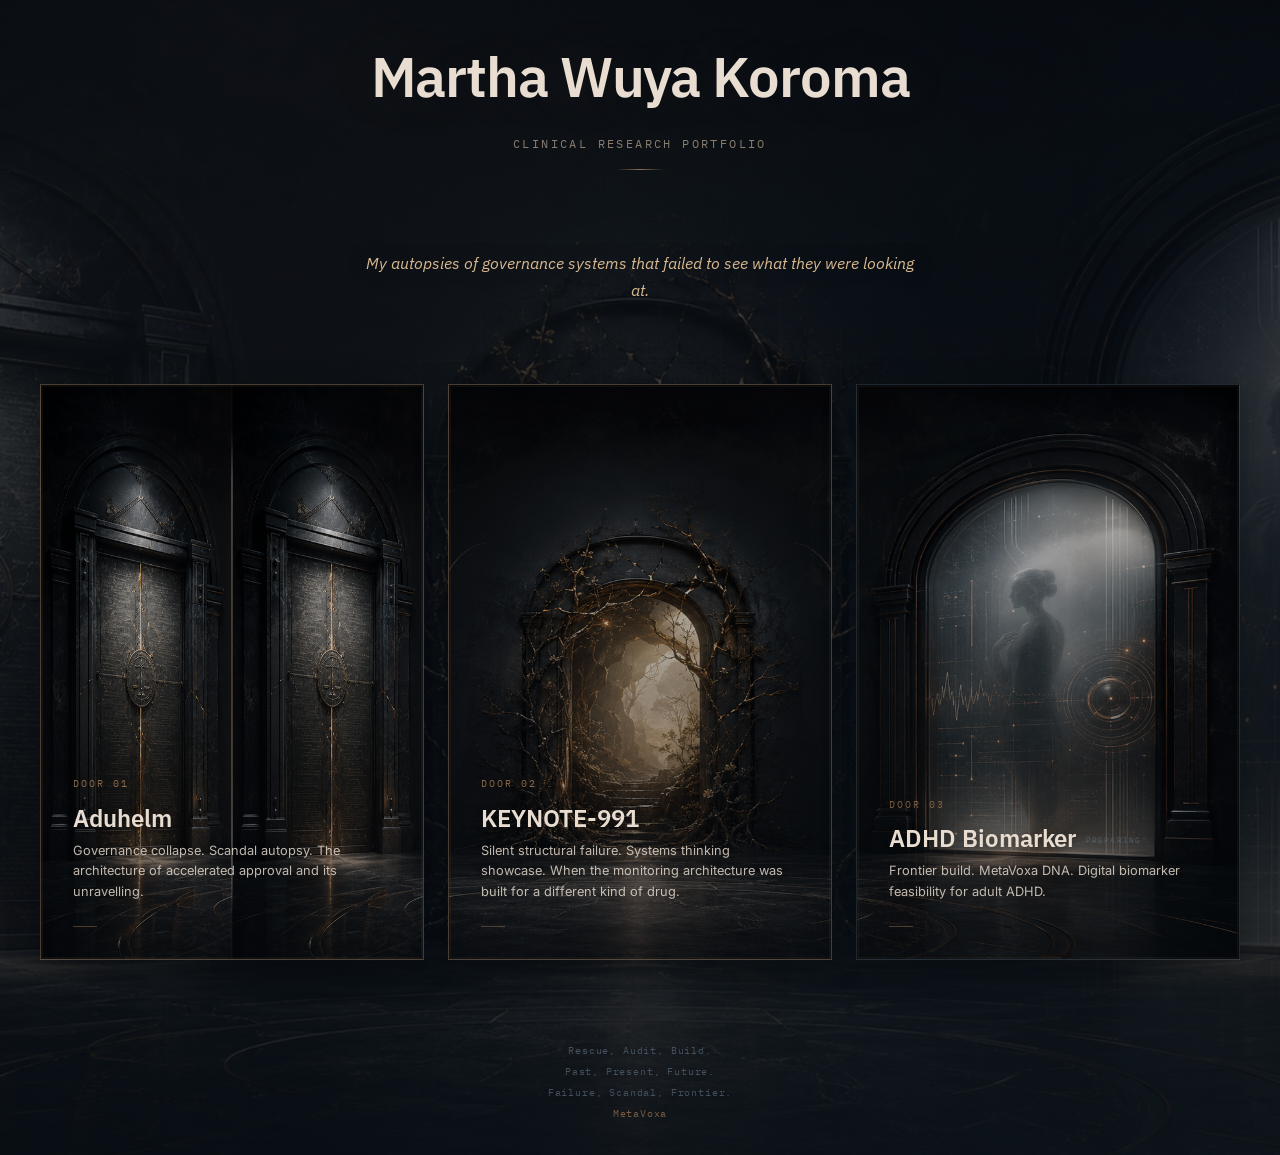
==== commit c2f1c2e0: "Update index.html" ====
--- a/index.html
+++ b/index.html
@@ -12,7 +12,7 @@
 
   <style>
     :root {
-      --hero-image: url("metavoxa-3doors-hero.png");
+      --hero-image: url("./metavoxa-3doors-hero.png");
 
       --bg-deep: #0d1520;
       --bg-void: #080e14;
@@ -871,15 +871,34 @@
     }
 
     @media print {
-      .lobby {
-        min-height: auto;
-        padding: 2rem;
-      }
-
-      .lobby::before,
-      .lobby::after {
-        display: none;
-      }
+      ..lobby {
+  min-height: 100vh;
+  display: flex;
+  flex-direction: column;
+  justify-content: center;
+  align-items: center;
+  padding: var(--space-xl);
+  position: relative;
+  isolation: isolate;
+  background:
+    radial-gradient(ellipse at 20% 0%, rgba(196, 149, 106, 0.04) 0%, transparent 50%),
+    radial-gradient(ellipse at 80% 100%, rgba(109, 179, 212, 0.03) 0%, transparent 50%),
+    var(--bg-deep);
+  overflow: hidden;
+}
+
+     .lobby::before {
+  content: "";
+  position: absolute;
+  inset: 0;
+  background:
+    linear-gradient(180deg, rgba(8, 14, 20, 0.42), rgba(8, 14, 20, 0.82)),
+    var(--hero-image) center center / cover no-repeat;
+  pointer-events: none;
+  animation: breathe 8s ease-in-out infinite;
+  opacity: 0.7;
+  z-index: 0;
+}
 
       .doors-container {
         grid-template-columns: repeat(3, 1fr);
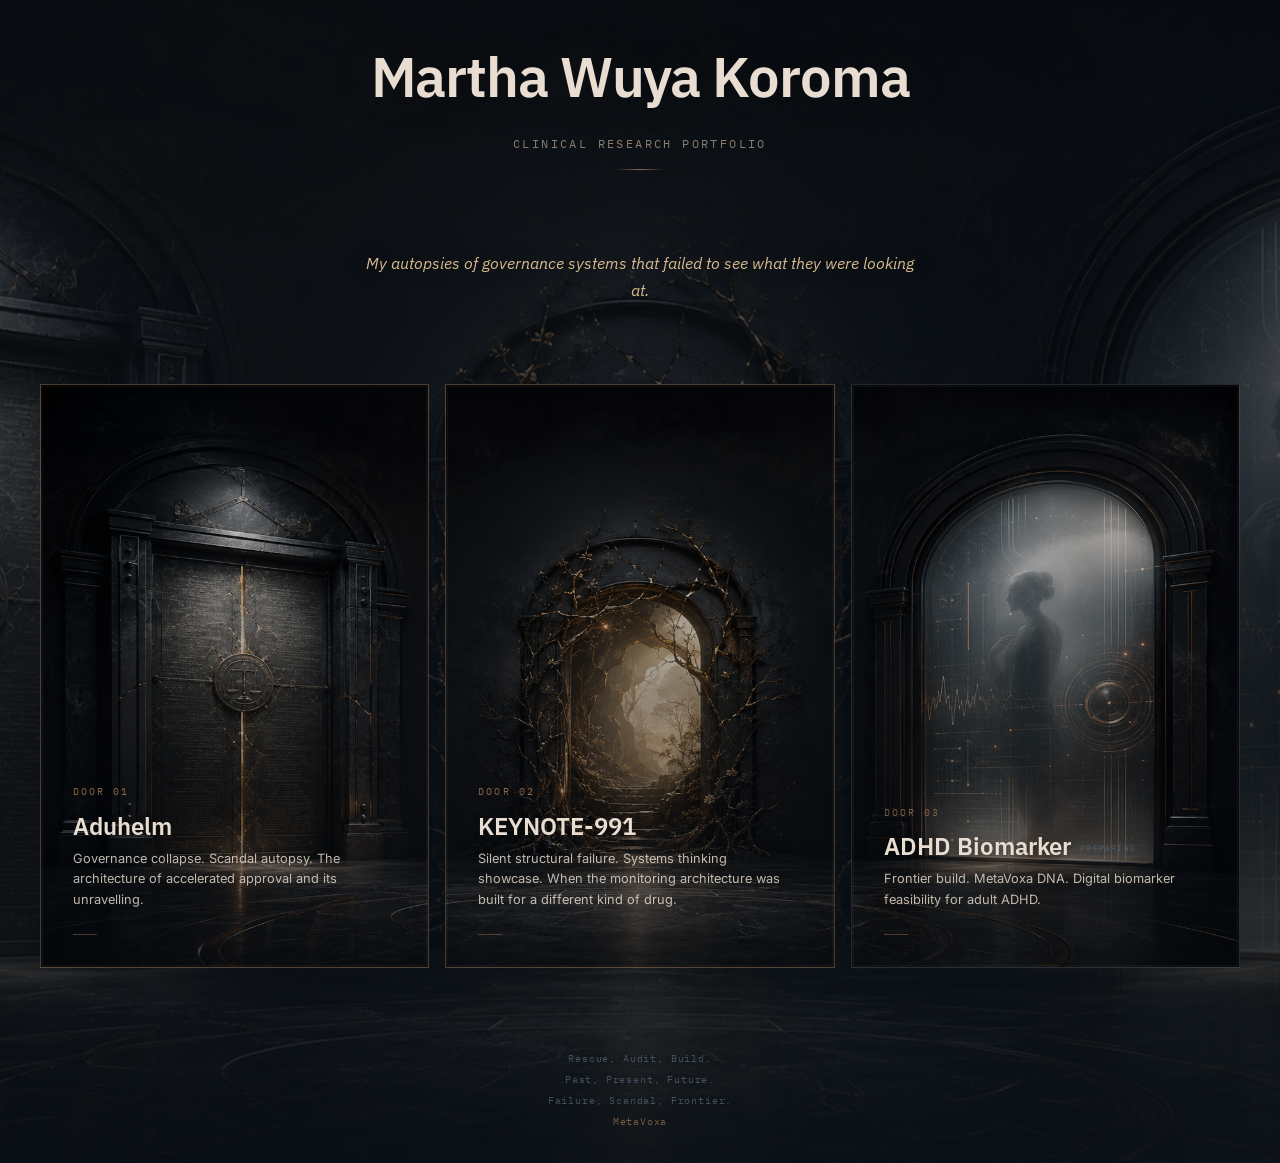
==== commit 746dc42b: "Update index.html" ====
--- a/index.html
+++ b/index.html
@@ -391,323 +391,158 @@
       opacity: 0.7;
     }
 
-    /* ---------- Door 1: cracks + opens ---------- */
-
-    .door-panels {
-      position: absolute;
-      inset: 0;
-      z-index: 1;
-      pointer-events: none;
-    }
-
-    .door-panel {
-      position: absolute;
-      top: 0;
-      bottom: 0;
-      width: 50%;
-      background-image:
-        linear-gradient(180deg, rgba(7,12,18,0.02) 0%, rgba(7,12,18,0.12) 35%, rgba(7,12,18,0.46) 100%),
-        var(--hero-image);
-      background-size: 300% 100%;
-      transition:
-        transform 900ms cubic-bezier(0.22, 1, 0.36, 1),
-        box-shadow 700ms ease,
-        filter 500ms ease;
-      filter: brightness(0.92) saturate(0.92);
-      box-shadow: inset 0 0 0 1px rgba(255,255,255,0.02);
-    }
-
-    .door-panel--left {
-      left: 0;
-      background-position: left center;
-      transform-origin: left center;
-    }
-
-    .door-panel--right {
-      right: 0;
-      background-position: left center;
-      transform-origin: right center;
-    }
-
-    .door-crack {
-      position: absolute;
-      top: 8%;
-      bottom: 8%;
-      left: 50%;
-      width: 2px;
-      transform: translateX(-50%);
-      z-index: 2;
-      opacity: 0.3;
-      background:
-        linear-gradient(180deg,
-          transparent 0%,
-          rgba(232, 221, 208, 0.8) 10%,
-          rgba(196, 149, 106, 0.92) 50%,
-          rgba(232, 221, 208, 0.82) 90%,
-          transparent 100%);
-      box-shadow:
-        0 0 10px rgba(196,149,106,0.28),
-        0 0 22px rgba(196,149,106,0.16);
-      transition: opacity 500ms ease, width 500ms ease, filter 500ms ease;
-    }
-
-    .door-crack::before,
-    .door-crack::after {
-      content: "";
-      position: absolute;
-      left: 50%;
-      width: 40px;
-      height: 1px;
-      background: linear-gradient(90deg, transparent, rgba(196,149,106,0.85), transparent);
-      opacity: 0;
-      transition: opacity 400ms ease, transform 600ms ease;
-    }
-
-    .door-crack::before {
-      top: 24%;
-      transform: translateX(-50%) rotate(24deg) scaleX(0.35);
-    }
-
-    .door-crack::after {
-      bottom: 26%;
-      transform: translateX(-50%) rotate(-22deg) scaleX(0.35);
-    }
-
-    .door-threshold[data-door="1"]:hover .door-panel--left {
-      transform: translateX(-8%) rotateY(14deg);
-      box-shadow: -12px 0 26px rgba(0,0,0,0.34);
-      filter: brightness(1.02) saturate(1);
-    }
-
-    .door-threshold[data-door="1"]:hover .door-panel--right {
-      transform: translateX(8%) rotateY(-14deg);
-      box-shadow: 12px 0 26px rgba(0,0,0,0.34);
-      filter: brightness(1.02) saturate(1);
-    }
-
-    .door-threshold[data-door="1"]:hover .door-crack {
-      width: 5px;
-      opacity: 0.95;
-      filter: drop-shadow(0 0 12px rgba(196,149,106,0.42));
-    }
-
-    .door-threshold[data-door="1"]:hover .door-crack::before,
-    .door-threshold[data-door="1"]:hover .door-crack::after {
-      opacity: 0.85;
-      transform: translateX(-50%) rotate(24deg) scaleX(1);
-    }
-
-    .door-threshold[data-door="1"]:hover .door-crack::after {
-      transform: translateX(-50%) rotate(-22deg) scaleX(1);
-    }
-
-    /* ---------- Door 2: willow branches grow leaves ---------- */
-
-    .willow-branches {
-      position: absolute;
-      inset: 0;
-      z-index: 1;
-      pointer-events: none;
-    }
-
-    .branch {
-      position: absolute;
-      bottom: -2%;
-      width: 44%;
-      height: 94%;
-      opacity: 0.72;
-      transition: transform 800ms cubic-bezier(0.2, 0.8, 0.2, 1), opacity 600ms ease;
-    }
-
-    .branch--left {
-      left: -4%;
-      border-left: 2px solid rgba(196,149,106,0.54);
-      border-radius: 65% 0 45% 0 / 78% 0 26% 0;
-      transform: scaleY(0.78) rotate(-6deg);
-      transform-origin: bottom left;
-    }
-
-    .branch--right {
-      right: -4%;
-      border-right: 2px solid rgba(196,149,106,0.54);
-      border-radius: 0 65% 0 45% / 0 78% 0 26%;
-      transform: scaleY(0.78) rotate(6deg);
-      transform-origin: bottom right;
-    }
-
-    .branch::before,
-    .branch::after {
-      content: "";
-      position: absolute;
-      width: 14px;
-      height: 24px;
-      border-radius: 80% 20% 80% 20%;
-      background: rgba(182, 204, 144, 0);
-      box-shadow:
-        16px 42px 0 rgba(182, 204, 144, 0),
-        26px 84px 0 rgba(182, 204, 144, 0),
-        8px 132px 0 rgba(182, 204, 144, 0),
-        24px 182px 0 rgba(182, 204, 144, 0),
-        12px 232px 0 rgba(182, 204, 144, 0),
-        28px 276px 0 rgba(182, 204, 144, 0);
-      opacity: 0;
-      transform: scale(0.3);
-      transition:
-        opacity 500ms ease,
-        transform 900ms cubic-bezier(0.16, 1, 0.3, 1),
-        background 500ms ease,
-        box-shadow 500ms ease;
-    }
-
-    .branch--left::before {
-      top: 12%;
-      left: 10px;
-      transform-origin: center top;
-    }
-
-    .branch--left::after {
-      top: 22%;
-      left: 24px;
-      transform: scale(0.3) rotate(-14deg);
-      transform-origin: center top;
-    }
-
-    .branch--right::before {
-      top: 12%;
-      right: 10px;
-      transform: scale(0.3) rotate(180deg);
-      transform-origin: center top;
-    }
-
-    .branch--right::after {
-      top: 22%;
-      right: 24px;
-      transform: scale(0.3) rotate(194deg);
-      transform-origin: center top;
-    }
-
-    .door-threshold[data-door="2"]:hover .branch--left,
-    .door-threshold[data-door="2"]:hover .branch--right {
-      opacity: 1;
-    }
-
-    .door-threshold[data-door="2"]:hover .branch--left {
-      transform: scaleY(1.02) rotate(-2deg);
-    }
-
-    .door-threshold[data-door="2"]:hover .branch--right {
-      transform: scaleY(1.02) rotate(2deg);
-    }
-
-    .door-threshold[data-door="2"]:hover .branch::before,
-    .door-threshold[data-door="2"]:hover .branch::after {
-      opacity: 0.95;
-      transform: scale(1);
-      background: rgba(182, 204, 144, 0.88);
-      box-shadow:
-        16px 42px 0 rgba(182, 204, 144, 0.82),
-        26px 84px 0 rgba(182, 204, 144, 0.78),
-        8px 132px 0 rgba(182, 204, 144, 0.8),
-        24px 182px 0 rgba(182, 204, 144, 0.78),
-        12px 232px 0 rgba(182, 204, 144, 0.82),
-        28px 276px 0 rgba(182, 204, 144, 0.76);
-      filter: drop-shadow(0 0 10px rgba(182, 204, 144, 0.22));
-    }
-
-    .door-threshold[data-door="2"]:hover .branch--left::after {
-      transform: scale(1) rotate(-14deg);
-    }
-
-    .door-threshold[data-door="2"]:hover .branch--right::before {
-      transform: scale(1) rotate(180deg);
-    }
-
-    .door-threshold[data-door="2"]:hover .branch--right::after {
-      transform: scale(1) rotate(194deg);
-    }
-
-    /* ---------- Door 3: silhouette + rotating faces ---------- */
-
-    .biometric-orbits {
-      position: absolute;
-      inset: 0;
-      z-index: 1;
-      pointer-events: none;
-    }
-
-    .face-orbit {
-      position: absolute;
-      top: 18%;
-      right: 16%;
-      width: 88px;
-      height: 88px;
-      border: 1px dashed rgba(232,221,208,0);
-      border-radius: 50%;
-      opacity: 0;
-      transition: opacity 400ms ease, border-color 400ms ease;
-      transform-origin: center center;
-    }
-
-    .face-orbit--two {
-      width: 116px;
-      height: 116px;
-      top: 14%;
-      right: 11%;
-      animation-direction: reverse;
-    }
-
-    .face-orbit::before,
-    .face-orbit::after {
-      content: "";
-      position: absolute;
-      width: 18px;
-      height: 28px;
-      border-radius: 48% 52% 42% 58% / 40% 46% 54% 60%;
-      background:
-        linear-gradient(180deg, rgba(232,221,208,0.95), rgba(184,123,79,0.72));
-      box-shadow:
-        0 0 12px rgba(232,221,208,0.12),
-        inset 0 0 6px rgba(255,255,255,0.18);
-      opacity: 0.92;
-    }
-
-    .face-orbit::before {
-      top: -10px;
-      left: 34px;
-    }
-
-    .face-orbit::after {
-      bottom: -12px;
-      left: 34px;
-      transform: rotate(180deg);
-    }
-
-    .face-orbit--two::before,
-    .face-orbit--two::after {
-      width: 14px;
-      height: 24px;
-      background:
-        linear-gradient(180deg, rgba(216,185,143,0.88), rgba(109,179,212,0.52));
-    }
-
-    .door-threshold[data-door="3"]:hover .face-orbit {
-      opacity: 0.92;
-      border-color: rgba(196,149,106,0.32);
-      animation: orbitSpin 6s linear infinite;
-    }
-
-    .door-threshold[data-door="3"]:hover .face-orbit--two {
-      animation-duration: 8s;
-    }
-
-    .door-threshold[data-door="3"]:hover .door-visual {
-      filter: saturate(1.04) brightness(1.02);
-    }
-
-    @keyframes orbitSpin {
-      from { transform: rotate(0deg); }
-      to { transform: rotate(360deg); }
-    }
+    }
+    /* ---------- Integrated hover system: no crayon layers ---------- */
+
+.door-visual::before,
+.door-visual::after {
+  content: "";
+  position: absolute;
+  inset: 0;
+  pointer-events: none;
+  opacity: 0;
+  transition:
+    opacity 650ms ease,
+    transform 850ms cubic-bezier(0.22, 1, 0.36, 1),
+    filter 650ms ease;
+}
+
+/* Door 1 — pressure cracks, not sliding panels */
+
+.door-threshold[data-door="1"] .door-visual::before {
+  background:
+    linear-gradient(112deg, transparent 0 47%, rgba(232,221,208,0.75) 48%, rgba(196,149,106,0.95) 49%, transparent 51%),
+    linear-gradient(72deg, transparent 0 48%, rgba(196,149,106,0.55) 49%, transparent 51%),
+    linear-gradient(138deg, transparent 0 48%, rgba(196,149,106,0.45) 49%, transparent 51%);
+  background-size:
+    58% 42%,
+    40% 28%,
+    36% 24%;
+  background-position:
+    50% 41%,
+    52% 31%,
+    47% 54%;
+  background-repeat: no-repeat;
+  mix-blend-mode: screen;
+  filter: drop-shadow(0 0 8px rgba(196,149,106,0.35));
+}
+
+.door-threshold[data-door="1"] .door-visual::after {
+  inset: 18% 42% 20% 42%;
+  background:
+    linear-gradient(180deg, transparent, rgba(232,221,208,0.65), rgba(196,149,106,0.95), rgba(232,221,208,0.55), transparent);
+  filter: blur(1px) drop-shadow(0 0 14px rgba(196,149,106,0.45));
+  transform: scaleY(0.45);
+}
+
+.door-threshold[data-door="1"]:hover .door-visual {
+  transform: scale(1.018);
+  filter: saturate(1.03) brightness(1.04) contrast(1.04);
+}
+
+.door-threshold[data-door="1"]:hover .door-visual::before {
+  opacity: 0.85;
+  transform: scale(1.03);
+}
+
+.door-threshold[data-door="1"]:hover .door-visual::after {
+  opacity: 0.78;
+  transform: scaleY(1);
+}
+
+/* Door 2 — branches awaken inside the existing arch */
+
+.door-threshold[data-door="2"] .door-visual::before {
+  background:
+    radial-gradient(ellipse at 50% 38%, rgba(196,149,106,0.24), transparent 42%),
+    radial-gradient(ellipse at 50% 52%, rgba(182,204,144,0.16), transparent 36%);
+  mix-blend-mode: screen;
+  filter: blur(2px);
+  transform: scale(0.96);
+}
+
+.door-threshold[data-door="2"] .door-visual::after {
+  inset: 8% 18% 22% 18%;
+  background:
+    radial-gradient(ellipse at 35% 28%, rgba(182,204,144,0.72) 0 2px, transparent 3px),
+    radial-gradient(ellipse at 42% 22%, rgba(182,204,144,0.58) 0 2px, transparent 3px),
+    radial-gradient(ellipse at 58% 22%, rgba(182,204,144,0.58) 0 2px, transparent 3px),
+    radial-gradient(ellipse at 66% 30%, rgba(182,204,144,0.72) 0 2px, transparent 3px),
+    radial-gradient(ellipse at 31% 44%, rgba(182,204,144,0.5) 0 2px, transparent 3px),
+    radial-gradient(ellipse at 69% 45%, rgba(182,204,144,0.5) 0 2px, transparent 3px);
+  filter: blur(0.4px) drop-shadow(0 0 8px rgba(182,204,144,0.2));
+  transform: scale(0.88);
+}
+
+.door-threshold[data-door="2"]:hover .door-visual {
+  transform: scale(1.018);
+  filter: saturate(1.05) brightness(1.05);
+}
+
+.door-threshold[data-door="2"]:hover .door-visual::before {
+  opacity: 0.95;
+  transform: scale(1);
+}
+
+.door-threshold[data-door="2"]:hover .door-visual::after {
+  opacity: 0.85;
+  transform: scale(1);
+}
+
+/* Door 3 — dual face reflection inside the glass */
+
+.door-threshold[data-door="3"] .door-visual::before {
+  inset: 14% 18% 38% 38%;
+  background:
+    radial-gradient(ellipse at 42% 45%, rgba(232,221,208,0.38) 0 12%, transparent 28%),
+    radial-gradient(ellipse at 60% 45%, rgba(109,179,212,0.22) 0 12%, transparent 30%);
+  mix-blend-mode: screen;
+  filter: blur(5px);
+  transform: translateX(-4px) rotate(-4deg);
+}
+
+.door-threshold[data-door="3"] .door-visual::after {
+  inset: 16% 19% 42% 40%;
+  background:
+    radial-gradient(ellipse at 39% 42%, rgba(216,185,143,0.42) 0 10%, transparent 24%),
+    radial-gradient(ellipse at 61% 42%, rgba(232,221,208,0.32) 0 10%, transparent 24%);
+  mix-blend-mode: screen;
+  filter: blur(3px);
+  transform: translateX(5px) rotate(4deg);
+}
+
+.door-threshold[data-door="3"]:hover .door-visual {
+  transform: scale(1.015);
+  filter: saturate(1.04) brightness(1.04);
+}
+
+.door-threshold[data-door="3"]:hover .door-visual::before {
+  opacity: 0.78;
+  animation: faceReflectionOne 4.8s ease-in-out infinite;
+}
+
+.door-threshold[data-door="3"]:hover .door-visual::after {
+  opacity: 0.72;
+  animation: faceReflectionTwo 5.4s ease-in-out infinite;
+}
+
+@keyframes faceReflectionOne {
+  0%, 100% {
+    transform: translateX(-5px) rotate(-4deg);
+  }
+  50% {
+    transform: translateX(6px) rotate(4deg);
+  }
+}
+
+@keyframes faceReflectionTwo {
+  0%, 100% {
+    transform: translateX(6px) rotate(4deg);
+  }
+  50% {
+    transform: translateX(-5px) rotate(-4deg);
+  }
+}
 
     /* Footer */
 
@@ -757,136 +592,64 @@
 
     /* ---------- Responsive: laptop / tablet / mobile ---------- */
 
-    @media (max-width: 1100px) {
-      .doors-container {
-        gap: var(--space-md);
-      }
-
-      .door-threshold {
-        padding: 1.5rem;
-      }
-    }
-
-    @media (max-width: 768px) {
-      .lobby {
-        padding: var(--space-lg);
-        justify-content: flex-start;
-      }
-
-      .lobby::before {
-        background-position: center top;
-        opacity: 0.44;
-      }
-
-      .lobby-header {
-        margin-bottom: 2.25rem;
-      }
-
-      .concept-statement {
-        margin-bottom: 2.25rem;
-      }
-
-      .doors-container {
-        grid-template-columns: 1fr;
-        max-width: 460px;
-        perspective: none;
-      }
-
-      .door-threshold {
-        aspect-ratio: 16 / 10;
-        transform: none;
-        min-height: 260px;
-      }
-
-      .door-threshold:hover {
-        transform: translateY(-4px);
-      }
-
-      .door-subtitle {
-        max-width: 100%;
-      }
-
-      .face-orbit {
-        top: 14%;
-        right: 14%;
-        width: 72px;
-        height: 72px;
-      }
-
-      .face-orbit::before,
-      .face-orbit::after {
-        left: 27px;
-      }
-
-      .face-orbit--two {
-        width: 96px;
-        height: 96px;
-        top: 11%;
-        right: 9%;
-      }
-    }
-
-    @media (max-width: 480px) {
-      .lobby {
-        padding: 1rem;
-      }
-
-      .lobby-header h1 {
-        font-size: clamp(1.8rem, 9vw, 2.4rem);
-      }
-
-      .lobby-header .subtitle {
-        font-size: 0.68rem;
-        letter-spacing: 0.18em;
-      }
-
-      .concept-statement {
-        font-size: 0.9rem;
-      }
-
-      .door-threshold {
-        padding: 1.15rem;
-        aspect-ratio: 4 / 3;
-        min-height: 280px;
-      }
-
-      .door-title {
-        font-size: 1.15rem;
-      }
-
-      .door-subtitle {
-        font-size: 0.78rem;
-        line-height: 1.55;
-      }
-
-      .branch {
-        width: 48%;
-      }
-    }
-
-    @media (hover: none) {
-      .door-threshold:hover {
-        transform: none;
-      }
-    }
-
-    @media print {
-      ..lobby {
-  min-height: 100vh;
-  display: flex;
-  flex-direction: column;
-  justify-content: center;
-  align-items: center;
-  padding: var(--space-xl);
-  position: relative;
-  isolation: isolate;
-  background:
-    radial-gradient(ellipse at 20% 0%, rgba(196, 149, 106, 0.04) 0%, transparent 50%),
-    radial-gradient(ellipse at 80% 100%, rgba(109, 179, 212, 0.03) 0%, transparent 50%),
-    var(--bg-deep);
-  overflow: hidden;
-}
-
+   @media (max-width: 768px) {
+  .lobby::before {
+    background-position: center top;
+    opacity: 0.32;
+  }
+
+  .doors-container {
+    grid-template-columns: 1fr;
+    max-width: 420px;
+    gap: 1.25rem;
+  }
+
+  .door-threshold {
+    aspect-ratio: 16 / 10;
+    min-height: 260px;
+    padding: 1.35rem;
+  }
+
+  .door-visual {
+    background-size: 300% 100%;
+  }
+
+  .door-threshold[data-door="1"] .door-visual {
+    background-position: left center;
+  }
+
+  .door-threshold[data-door="2"] .door-visual {
+    background-position: center center;
+  }
+
+  .door-threshold[data-door="3"] .door-visual {
+    background-position: right center;
+  }
+
+  .door-visual::before,
+  .door-visual::after {
+    display: none;
+  }
+
+  .door-title {
+    font-size: 1.25rem;
+  }
+
+  .door-subtitle {
+    font-size: 0.82rem;
+    line-height: 1.55;
+  }
+}
+     @media (hover: none) {
+  .door-visual::before,
+  .door-visual::after {
+    display: none;
+  }
+
+  .door-threshold:hover {
+    transform: none;
+  }
+}
      .lobby::before {
   content: "";
   position: absolute;
@@ -931,31 +694,20 @@
 
     <section class="doors-container" aria-label="Portfolio case doors">
       <a href="door-1.html" class="door-threshold" data-status="active" data-door="1">
-        <div class="door-visual" aria-hidden="true"></div>
-
-        <div class="door-panels" aria-hidden="true">
-          <span class="door-panel door-panel--left"></span>
-          <span class="door-panel door-panel--right"></span>
-          <span class="door-crack"></span>
-        </div>
-
-        <div class="door-copy">
-          <div class="door-number">Door 01</div>
-          <h2 class="door-title">Aduhelm</h2>
-          <p class="door-subtitle">
-            Governance collapse. Scandal autopsy. The architecture of accelerated approval and its unravelling.
-          </p>
-          <div class="door-indicator"></div>
-        </div>
-      </a>
+  <div class="door-visual" aria-hidden="true"></div>
+
+  <div class="door-copy">
+    <div class="door-number">Door 01</div>
+    <h2 class="door-title">Aduhelm</h2>
+    <p class="door-subtitle">
+      Governance collapse. Scandal autopsy. The architecture of accelerated approval and its unravelling.
+    </p>
+    <div class="door-indicator"></div>
+  </div>
+</a>
 
       <a href="door-2.html" class="door-threshold" data-status="active" data-door="2">
         <div class="door-visual" aria-hidden="true"></div>
-
-        <div class="willow-branches" aria-hidden="true">
-          <span class="branch branch--left"></span>
-          <span class="branch branch--right"></span>
-        </div>
 
         <div class="door-copy">
           <div class="door-number">Door 02</div>
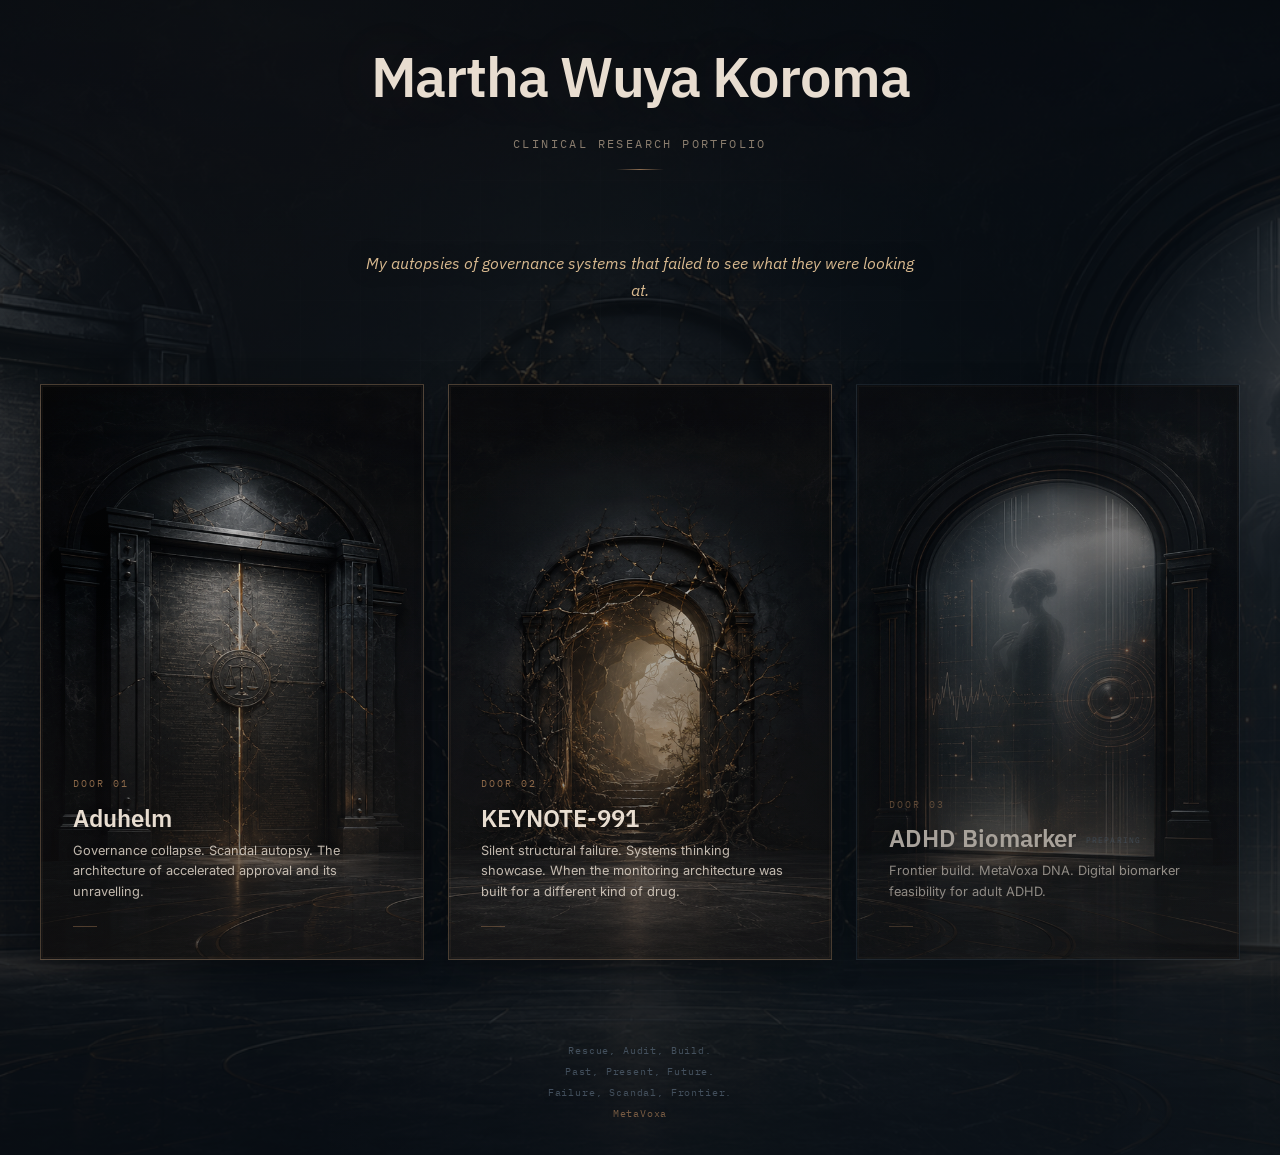
==== commit ebe507bb: "Update index.html" ====
--- a/index.html
+++ b/index.html
@@ -27,13 +27,6 @@
       --amber-border: rgba(196, 149, 106, 0.35);
       --amber-glow: rgba(196, 149, 106, 0.12);
       --amber-dim: #a97d56;
-      --amber-deep: #8a6a4a;
-
-      --copper: #b87b4f;
-      --copper-dim: #8a5a3a;
-
-      --clinical-blue: #6db3d4;
-      --clinical-dim: #4a7a96;
 
       --font-body: "Inter", sans-serif;
       --font-accent: "IBM Plex Sans", sans-serif;
@@ -44,7 +37,6 @@
       --space-md: 1rem;
       --space-lg: 1.5rem;
       --space-xl: 2rem;
-      --space-2xl: 3rem;
       --space-3xl: 5rem;
 
       --transition-fast: 150ms ease;
@@ -90,7 +82,7 @@
       background:
         radial-gradient(ellipse at 20% 0%, rgba(196, 149, 106, 0.06) 0%, transparent 50%),
         radial-gradient(ellipse at 80% 100%, rgba(109, 179, 212, 0.05) 0%, transparent 50%),
-        linear-gradient(180deg, rgba(8, 14, 20, 0.75) 0%, rgba(8, 14, 20, 0.92) 100%),
+        linear-gradient(180deg, rgba(8, 14, 20, 0.78) 0%, rgba(8, 14, 20, 0.94) 100%),
         var(--bg-deep);
     }
 
@@ -99,11 +91,11 @@
       position: absolute;
       inset: 0;
       background:
-        linear-gradient(180deg, rgba(7, 12, 18, 0.44) 0%, rgba(7, 12, 18, 0.72) 100%),
+        linear-gradient(180deg, rgba(7, 12, 18, 0.44) 0%, rgba(7, 12, 18, 0.74) 100%),
         var(--hero-image) center center / cover no-repeat;
       transform: scale(1.02);
       opacity: 0.48;
-      z-index: -2;
+      z-index: 0;
       pointer-events: none;
       animation: breathe 10s ease-in-out infinite;
     }
@@ -117,13 +109,19 @@
         linear-gradient(90deg, rgba(255,255,255,0.012) 1px, transparent 1px);
       background-size: 60px 60px;
       mask-image: radial-gradient(ellipse at center, black 30%, transparent 75%);
-      z-index: -1;
+      z-index: 1;
       pointer-events: none;
     }
 
     @keyframes breathe {
-      0%, 100% { opacity: 0.4; transform: scale(1.02); }
-      50% { opacity: 0.54; transform: scale(1.035); }
+      0%, 100% {
+        opacity: 0.4;
+        transform: scale(1.02);
+      }
+      50% {
+        opacity: 0.54;
+        transform: scale(1.035);
+      }
     }
 
     .lobby-header {
@@ -197,7 +195,11 @@
       justify-content: flex-end;
       padding: var(--space-xl);
       cursor: pointer;
-      transition: all var(--transition-slow);
+      transition:
+        opacity 800ms ease,
+        transform 800ms ease,
+        border-color var(--transition-base),
+        box-shadow var(--transition-base);
       overflow: hidden;
       text-decoration: none;
       opacity: 0;
@@ -211,6 +213,11 @@
       isolation: isolate;
     }
 
+    .door-threshold.is-visible {
+      opacity: 1;
+      transform: translateY(0) rotateX(0deg);
+    }
+
     .door-threshold::before {
       content: "";
       position: absolute;
@@ -218,7 +225,7 @@
       background:
         linear-gradient(180deg, rgba(255,255,255,0.03) 0%, transparent 35%, rgba(196, 149, 106, 0.08) 100%);
       opacity: 0.75;
-      z-index: 0;
+      z-index: 1;
       pointer-events: none;
       transition: opacity var(--transition-slow);
     }
@@ -237,7 +244,7 @@
       opacity: 1;
     }
 
-    .door-threshold:hover {
+    .door-threshold.is-visible:hover {
       border-color: rgba(196, 149, 106, 0.52);
       box-shadow:
         0 16px 56px rgba(0, 0, 0, 0.52),
@@ -254,7 +261,10 @@
       overflow: hidden;
       background-repeat: no-repeat;
       background-size: 300% 100%;
-      transition: transform var(--transition-slow), filter var(--transition-slow), opacity var(--transition-slow);
+      transition:
+        transform var(--transition-slow),
+        filter var(--transition-slow),
+        opacity var(--transition-slow);
       filter: saturate(0.92) brightness(0.9);
     }
 
@@ -299,7 +309,7 @@
       opacity: 0.7;
       position: relative;
       z-index: 2;
-      transition: color var(--transition-base);
+      transition: color var(--transition-base), opacity var(--transition-base);
     }
 
     .door-threshold:hover .door-number {
@@ -365,11 +375,15 @@
 
     .door-threshold[data-status="preparing"] {
       cursor: default;
+      opacity: 0;
+      border-color: rgba(90, 107, 124, 0.28);
+    }
+
+    .door-threshold[data-status="preparing"].is-visible {
       opacity: 0.72;
-      border-color: rgba(90, 107, 124, 0.28);
-    }
-
-    .door-threshold[data-status="preparing"]:hover {
+    }
+
+    .door-threshold[data-status="preparing"].is-visible:hover {
       transform: translateY(0) rotateX(0deg);
       box-shadow:
         0 10px 34px rgba(0, 0, 0, 0.34),
@@ -391,160 +405,157 @@
       opacity: 0.7;
     }
 
-    }
     /* ---------- Integrated hover system: no crayon layers ---------- */
 
-.door-visual::before,
-.door-visual::after {
-  content: "";
-  position: absolute;
-  inset: 0;
-  pointer-events: none;
-  opacity: 0;
-  transition:
-    opacity 650ms ease,
-    transform 850ms cubic-bezier(0.22, 1, 0.36, 1),
-    filter 650ms ease;
-}
-
-/* Door 1 — pressure cracks, not sliding panels */
-
-.door-threshold[data-door="1"] .door-visual::before {
-  background:
-    linear-gradient(112deg, transparent 0 47%, rgba(232,221,208,0.75) 48%, rgba(196,149,106,0.95) 49%, transparent 51%),
-    linear-gradient(72deg, transparent 0 48%, rgba(196,149,106,0.55) 49%, transparent 51%),
-    linear-gradient(138deg, transparent 0 48%, rgba(196,149,106,0.45) 49%, transparent 51%);
-  background-size:
-    58% 42%,
-    40% 28%,
-    36% 24%;
-  background-position:
-    50% 41%,
-    52% 31%,
-    47% 54%;
-  background-repeat: no-repeat;
-  mix-blend-mode: screen;
-  filter: drop-shadow(0 0 8px rgba(196,149,106,0.35));
-}
-
-.door-threshold[data-door="1"] .door-visual::after {
-  inset: 18% 42% 20% 42%;
-  background:
-    linear-gradient(180deg, transparent, rgba(232,221,208,0.65), rgba(196,149,106,0.95), rgba(232,221,208,0.55), transparent);
-  filter: blur(1px) drop-shadow(0 0 14px rgba(196,149,106,0.45));
-  transform: scaleY(0.45);
-}
-
-.door-threshold[data-door="1"]:hover .door-visual {
-  transform: scale(1.018);
-  filter: saturate(1.03) brightness(1.04) contrast(1.04);
-}
-
-.door-threshold[data-door="1"]:hover .door-visual::before {
-  opacity: 0.85;
-  transform: scale(1.03);
-}
-
-.door-threshold[data-door="1"]:hover .door-visual::after {
-  opacity: 0.78;
-  transform: scaleY(1);
-}
-
-/* Door 2 — branches awaken inside the existing arch */
-
-.door-threshold[data-door="2"] .door-visual::before {
-  background:
-    radial-gradient(ellipse at 50% 38%, rgba(196,149,106,0.24), transparent 42%),
-    radial-gradient(ellipse at 50% 52%, rgba(182,204,144,0.16), transparent 36%);
-  mix-blend-mode: screen;
-  filter: blur(2px);
-  transform: scale(0.96);
-}
-
-.door-threshold[data-door="2"] .door-visual::after {
-  inset: 8% 18% 22% 18%;
-  background:
-    radial-gradient(ellipse at 35% 28%, rgba(182,204,144,0.72) 0 2px, transparent 3px),
-    radial-gradient(ellipse at 42% 22%, rgba(182,204,144,0.58) 0 2px, transparent 3px),
-    radial-gradient(ellipse at 58% 22%, rgba(182,204,144,0.58) 0 2px, transparent 3px),
-    radial-gradient(ellipse at 66% 30%, rgba(182,204,144,0.72) 0 2px, transparent 3px),
-    radial-gradient(ellipse at 31% 44%, rgba(182,204,144,0.5) 0 2px, transparent 3px),
-    radial-gradient(ellipse at 69% 45%, rgba(182,204,144,0.5) 0 2px, transparent 3px);
-  filter: blur(0.4px) drop-shadow(0 0 8px rgba(182,204,144,0.2));
-  transform: scale(0.88);
-}
-
-.door-threshold[data-door="2"]:hover .door-visual {
-  transform: scale(1.018);
-  filter: saturate(1.05) brightness(1.05);
-}
-
-.door-threshold[data-door="2"]:hover .door-visual::before {
-  opacity: 0.95;
-  transform: scale(1);
-}
-
-.door-threshold[data-door="2"]:hover .door-visual::after {
-  opacity: 0.85;
-  transform: scale(1);
-}
-
-/* Door 3 — dual face reflection inside the glass */
-
-.door-threshold[data-door="3"] .door-visual::before {
-  inset: 14% 18% 38% 38%;
-  background:
-    radial-gradient(ellipse at 42% 45%, rgba(232,221,208,0.38) 0 12%, transparent 28%),
-    radial-gradient(ellipse at 60% 45%, rgba(109,179,212,0.22) 0 12%, transparent 30%);
-  mix-blend-mode: screen;
-  filter: blur(5px);
-  transform: translateX(-4px) rotate(-4deg);
-}
-
-.door-threshold[data-door="3"] .door-visual::after {
-  inset: 16% 19% 42% 40%;
-  background:
-    radial-gradient(ellipse at 39% 42%, rgba(216,185,143,0.42) 0 10%, transparent 24%),
-    radial-gradient(ellipse at 61% 42%, rgba(232,221,208,0.32) 0 10%, transparent 24%);
-  mix-blend-mode: screen;
-  filter: blur(3px);
-  transform: translateX(5px) rotate(4deg);
-}
-
-.door-threshold[data-door="3"]:hover .door-visual {
-  transform: scale(1.015);
-  filter: saturate(1.04) brightness(1.04);
-}
-
-.door-threshold[data-door="3"]:hover .door-visual::before {
-  opacity: 0.78;
-  animation: faceReflectionOne 4.8s ease-in-out infinite;
-}
-
-.door-threshold[data-door="3"]:hover .door-visual::after {
-  opacity: 0.72;
-  animation: faceReflectionTwo 5.4s ease-in-out infinite;
-}
-
-@keyframes faceReflectionOne {
-  0%, 100% {
-    transform: translateX(-5px) rotate(-4deg);
-  }
-  50% {
-    transform: translateX(6px) rotate(4deg);
-  }
-}
-
-@keyframes faceReflectionTwo {
-  0%, 100% {
-    transform: translateX(6px) rotate(4deg);
-  }
-  50% {
-    transform: translateX(-5px) rotate(-4deg);
-  }
-}
-
-    /* Footer */
+    .door-visual::before,
+    .door-visual::after {
+      content: "";
+      position: absolute;
+      inset: 0;
+      pointer-events: none;
+      opacity: 0;
+      transition:
+        opacity 650ms ease,
+        transform 850ms cubic-bezier(0.22, 1, 0.36, 1),
+        filter 650ms ease;
+    }
+
+    /* Door 1 — pressure cracks, not sliding panels */
+
+    .door-threshold[data-door="1"] .door-visual::before {
+      background:
+        linear-gradient(112deg, transparent 0 47%, rgba(232,221,208,0.75) 48%, rgba(196,149,106,0.95) 49%, transparent 51%),
+        linear-gradient(72deg, transparent 0 48%, rgba(196,149,106,0.55) 49%, transparent 51%),
+        linear-gradient(138deg, transparent 0 48%, rgba(196,149,106,0.45) 49%, transparent 51%);
+      background-size:
+        58% 42%,
+        40% 28%,
+        36% 24%;
+      background-position:
+        50% 41%,
+        52% 31%,
+        47% 54%;
+      background-repeat: no-repeat;
+      mix-blend-mode: screen;
+      filter: drop-shadow(0 0 8px rgba(196,149,106,0.35));
+    }
+
+    .door-threshold[data-door="1"] .door-visual::after {
+      inset: 18% 42% 20% 42%;
+      background:
+        linear-gradient(180deg, transparent, rgba(232,221,208,0.65), rgba(196,149,106,0.95), rgba(232,221,208,0.55), transparent);
+      filter: blur(1px) drop-shadow(0 0 14px rgba(196,149,106,0.45));
+      transform: scaleY(0.45);
+    }
+
+    .door-threshold[data-door="1"]:hover .door-visual {
+      transform: scale(1.018);
+      filter: saturate(1.03) brightness(1.04) contrast(1.04);
+    }
+
+    .door-threshold[data-door="1"]:hover .door-visual::before {
+      opacity: 0.85;
+      transform: scale(1.03);
+    }
+
+    .door-threshold[data-door="1"]:hover .door-visual::after {
+      opacity: 0.78;
+      transform: scaleY(1);
+    }
+
+    /* Door 2 — existing branches wake up */
+
+    .door-threshold[data-door="2"] .door-visual::before {
+      background:
+        radial-gradient(ellipse at 50% 38%, rgba(196,149,106,0.24), transparent 42%),
+        radial-gradient(ellipse at 50% 52%, rgba(182,204,144,0.16), transparent 36%);
+      mix-blend-mode: screen;
+      filter: blur(2px);
+      transform: scale(0.96);
+    }
+
+    .door-threshold[data-door="2"] .door-visual::after {
+      inset: 8% 18% 22% 18%;
+      background:
+        radial-gradient(ellipse at 35% 28%, rgba(182,204,144,0.72) 0 2px, transparent 3px),
+        radial-gradient(ellipse at 42% 22%, rgba(182,204,144,0.58) 0 2px, transparent 3px),
+        radial-gradient(ellipse at 58% 22%, rgba(182,204,144,0.58) 0 2px, transparent 3px),
+        radial-gradient(ellipse at 66% 30%, rgba(182,204,144,0.72) 0 2px, transparent 3px),
+        radial-gradient(ellipse at 31% 44%, rgba(182,204,144,0.5) 0 2px, transparent 3px),
+        radial-gradient(ellipse at 69% 45%, rgba(182,204,144,0.5) 0 2px, transparent 3px);
+      filter: blur(0.4px) drop-shadow(0 0 8px rgba(182,204,144,0.2));
+      transform: scale(0.88);
+    }
+
+    .door-threshold[data-door="2"]:hover .door-visual {
+      transform: scale(1.018);
+      filter: saturate(1.05) brightness(1.05);
+    }
+
+    .door-threshold[data-door="2"]:hover .door-visual::before {
+      opacity: 0.95;
+      transform: scale(1);
+    }
+
+    .door-threshold[data-door="2"]:hover .door-visual::after {
+      opacity: 0.85;
+      transform: scale(1);
+    }
+
+    /* Door 3 — dual face reflection inside the glass */
+
+    .door-threshold[data-door="3"] .door-visual::before {
+      inset: 14% 18% 38% 38%;
+      background:
+        radial-gradient(ellipse at 42% 45%, rgba(232,221,208,0.38) 0 12%, transparent 28%),
+        radial-gradient(ellipse at 60% 45%, rgba(109,179,212,0.22) 0 12%, transparent 30%);
+      mix-blend-mode: screen;
+      filter: blur(5px);
+      transform: translateX(-4px) rotate(-4deg);
+    }
+
+    .door-threshold[data-door="3"] .door-visual::after {
+      inset: 16% 19% 42% 40%;
+      background:
+        radial-gradient(ellipse at 39% 42%, rgba(216,185,143,0.42) 0 10%, transparent 24%),
+        radial-gradient(ellipse at 61% 42%, rgba(232,221,208,0.32) 0 10%, transparent 24%);
+      mix-blend-mode: screen;
+      filter: blur(3px);
+      transform: translateX(5px) rotate(4deg);
+    }
+
+    .door-threshold[data-door="3"]:hover .door-visual {
+      transform: scale(1.015);
+      filter: saturate(1.04) brightness(1.04);
+    }
+
+    .door-threshold[data-door="3"]:hover .door-visual::before {
+      opacity: 0.78;
+      animation: faceReflectionOne 4.8s ease-in-out infinite;
+    }
+
+    .door-threshold[data-door="3"]:hover .door-visual::after {
+      opacity: 0.72;
+      animation: faceReflectionTwo 5.4s ease-in-out infinite;
+    }
+
+    @keyframes faceReflectionOne {
+      0%, 100% {
+        transform: translateX(-5px) rotate(-4deg);
+      }
+      50% {
+        transform: translateX(6px) rotate(4deg);
+      }
+    }
+
+    @keyframes faceReflectionTwo {
+      0%, 100% {
+        transform: translateX(6px) rotate(4deg);
+      }
+      50% {
+        transform: translateX(-5px) rotate(-4deg);
+      }
+    }
 
     .lobby-footer {
       margin-top: var(--space-3xl);
@@ -592,76 +603,143 @@
 
     /* ---------- Responsive: laptop / tablet / mobile ---------- */
 
-   @media (max-width: 768px) {
-  .lobby::before {
-    background-position: center top;
-    opacity: 0.32;
-  }
-
-  .doors-container {
-    grid-template-columns: 1fr;
-    max-width: 420px;
-    gap: 1.25rem;
-  }
-
-  .door-threshold {
-    aspect-ratio: 16 / 10;
-    min-height: 260px;
-    padding: 1.35rem;
-  }
-
-  .door-visual {
-    background-size: 300% 100%;
-  }
-
-  .door-threshold[data-door="1"] .door-visual {
-    background-position: left center;
-  }
-
-  .door-threshold[data-door="2"] .door-visual {
-    background-position: center center;
-  }
-
-  .door-threshold[data-door="3"] .door-visual {
-    background-position: right center;
-  }
-
-  .door-visual::before,
-  .door-visual::after {
-    display: none;
-  }
-
-  .door-title {
-    font-size: 1.25rem;
-  }
-
-  .door-subtitle {
-    font-size: 0.82rem;
-    line-height: 1.55;
-  }
-}
-     @media (hover: none) {
-  .door-visual::before,
-  .door-visual::after {
-    display: none;
-  }
-
-  .door-threshold:hover {
-    transform: none;
-  }
-}
-     .lobby::before {
-  content: "";
-  position: absolute;
-  inset: 0;
-  background:
-    linear-gradient(180deg, rgba(8, 14, 20, 0.42), rgba(8, 14, 20, 0.82)),
-    var(--hero-image) center center / cover no-repeat;
-  pointer-events: none;
-  animation: breathe 8s ease-in-out infinite;
-  opacity: 0.7;
-  z-index: 0;
-}
+    @media (max-width: 1100px) {
+      .doors-container {
+        gap: var(--space-md);
+      }
+
+      .door-threshold {
+        padding: 1.5rem;
+      }
+    }
+
+    @media (max-width: 768px) {
+      .lobby {
+        padding: var(--space-lg);
+        justify-content: flex-start;
+      }
+
+      .lobby::before {
+        background-position: center top;
+        opacity: 0.32;
+      }
+
+      .lobby-header {
+        margin-bottom: 2.25rem;
+      }
+
+      .concept-statement {
+        margin-bottom: 2.25rem;
+      }
+
+      .doors-container {
+        grid-template-columns: 1fr;
+        max-width: 420px;
+        gap: 1.25rem;
+        perspective: none;
+      }
+
+      .door-threshold {
+        aspect-ratio: 16 / 10;
+        min-height: 260px;
+        padding: 1.35rem;
+        transform: none;
+      }
+
+      .door-threshold.is-visible {
+        transform: none;
+      }
+
+      .door-visual {
+        background-size: 300% 100%;
+      }
+
+      .door-threshold[data-door="1"] .door-visual {
+        background-position: left center;
+      }
+
+      .door-threshold[data-door="2"] .door-visual {
+        background-position: center center;
+      }
+
+      .door-threshold[data-door="3"] .door-visual {
+        background-position: right center;
+      }
+
+      .door-visual::before,
+      .door-visual::after {
+        display: none;
+      }
+
+      .door-title {
+        font-size: 1.25rem;
+      }
+
+      .door-subtitle {
+        font-size: 0.82rem;
+        line-height: 1.55;
+      }
+
+      .door-threshold.is-visible:hover {
+        transform: none;
+      }
+    }
+
+    @media (max-width: 480px) {
+      .lobby {
+        padding: 1rem;
+      }
+
+      .lobby-header h1 {
+        font-size: clamp(1.8rem, 9vw, 2.4rem);
+      }
+
+      .lobby-header .subtitle {
+        font-size: 0.68rem;
+        letter-spacing: 0.18em;
+      }
+
+      .concept-statement {
+        font-size: 0.9rem;
+      }
+
+      .door-threshold {
+        aspect-ratio: 4 / 3;
+        min-height: 280px;
+        padding: 1.15rem;
+      }
+
+      .door-title {
+        font-size: 1.15rem;
+      }
+
+      .door-subtitle {
+        font-size: 0.78rem;
+        line-height: 1.55;
+      }
+    }
+
+    @media (hover: none) {
+      .door-visual::before,
+      .door-visual::after {
+        display: none;
+      }
+
+      .door-threshold.is-visible:hover {
+        transform: none;
+      }
+    }
+
+    @media print {
+      .lobby {
+        min-height: auto;
+        padding: 2rem;
+      }
+
+      .lobby::before,
+      .lobby::after {
+        display: none;
+      }
 
       .doors-container {
         grid-template-columns: repeat(3, 1fr);
@@ -694,17 +772,17 @@
 
     <section class="doors-container" aria-label="Portfolio case doors">
       <a href="door-1.html" class="door-threshold" data-status="active" data-door="1">
-  <div class="door-visual" aria-hidden="true"></div>
-
-  <div class="door-copy">
-    <div class="door-number">Door 01</div>
-    <h2 class="door-title">Aduhelm</h2>
-    <p class="door-subtitle">
-      Governance collapse. Scandal autopsy. The architecture of accelerated approval and its unravelling.
-    </p>
-    <div class="door-indicator"></div>
-  </div>
-</a>
+        <div class="door-visual" aria-hidden="true"></div>
+
+        <div class="door-copy">
+          <div class="door-number">Door 01</div>
+          <h2 class="door-title">Aduhelm</h2>
+          <p class="door-subtitle">
+            Governance collapse. Scandal autopsy. The architecture of accelerated approval and its unravelling.
+          </p>
+          <div class="door-indicator"></div>
+        </div>
+      </a>
 
       <a href="door-2.html" class="door-threshold" data-status="active" data-door="2">
         <div class="door-visual" aria-hidden="true"></div>
@@ -721,11 +799,6 @@
 
       <article class="door-threshold" data-status="preparing" data-door="3">
         <div class="door-visual" aria-hidden="true"></div>
-
-        <div class="biometric-orbits" aria-hidden="true">
-          <span class="face-orbit"></span>
-          <span class="face-orbit face-orbit--two"></span>
-        </div>
 
         <div class="door-copy">
           <div class="door-number">Door 03</div>
@@ -756,10 +829,7 @@
 
       doors.forEach((door, index) => {
         setTimeout(() => {
-          door.style.transition =
-            "opacity 800ms ease, transform 800ms ease, border-color 300ms ease, box-shadow 300ms ease";
-          door.style.opacity = "1";
-          door.style.transform = "translateY(0) rotateX(0deg)";
+          door.classList.add("is-visible");
         }, 300 + index * 200);
       });
     }
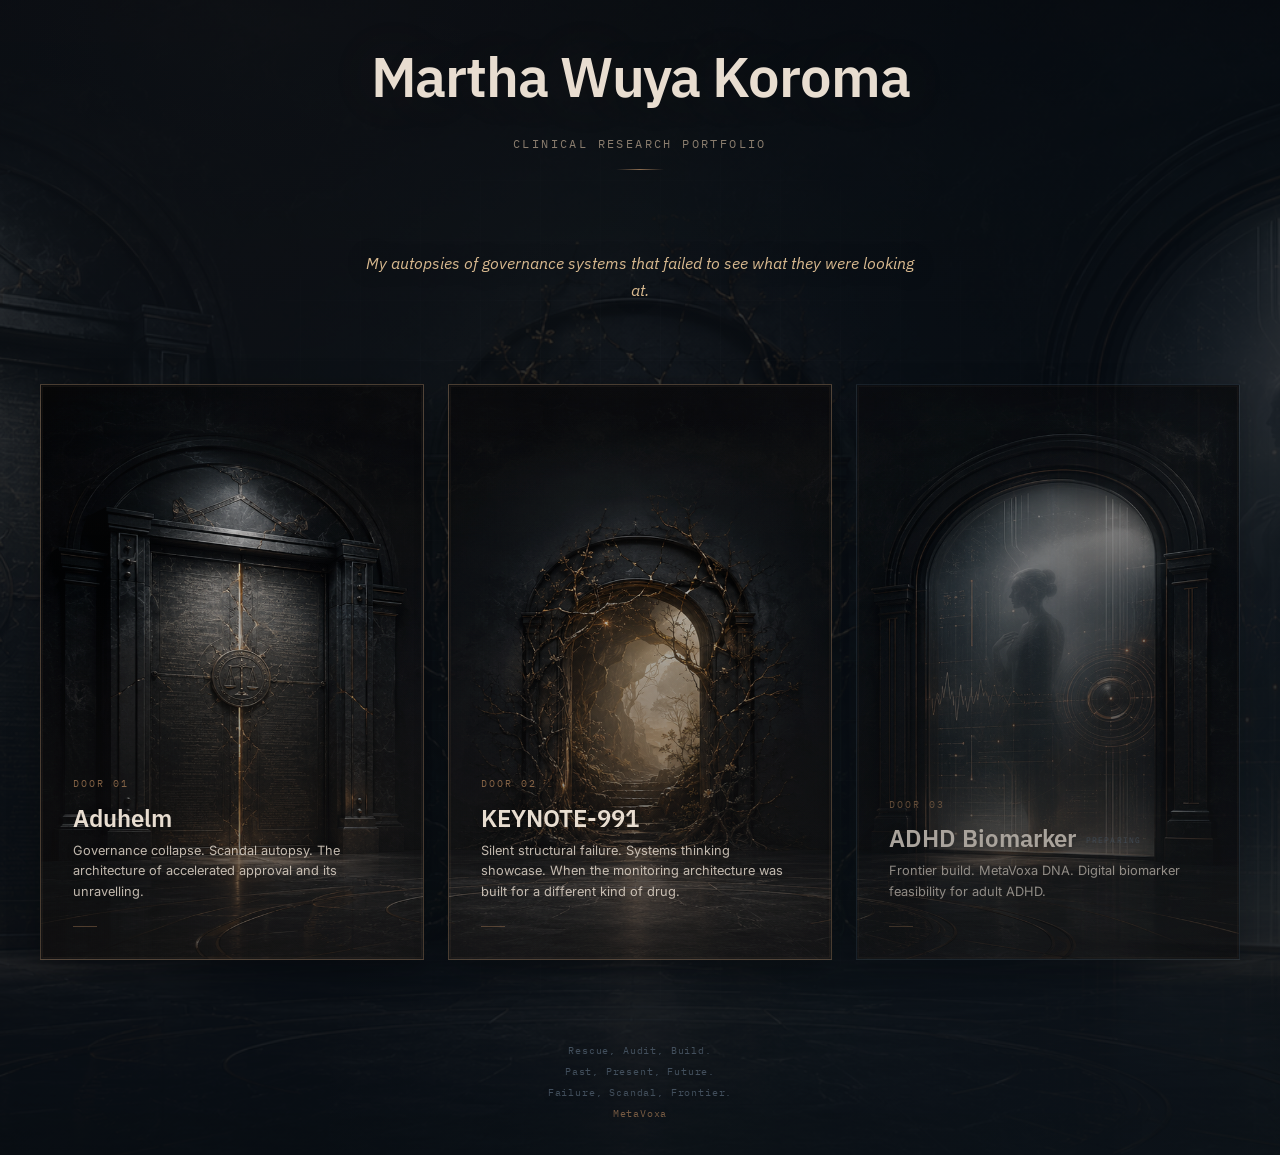
==== commit 5af8a7e3: "Update index.html" ====
--- a/index.html
+++ b/index.html
@@ -15,7 +15,6 @@
       --hero-image: url("./metavoxa-3doors-hero.png");
 
       --bg-deep: #0d1520;
-      --bg-void: #080e14;
       --bg-surface: #111820;
 
       --text-cream: #e8ddd0;
@@ -82,7 +81,7 @@
       background:
         radial-gradient(ellipse at 20% 0%, rgba(196, 149, 106, 0.06) 0%, transparent 50%),
         radial-gradient(ellipse at 80% 100%, rgba(109, 179, 212, 0.05) 0%, transparent 50%),
-        linear-gradient(180deg, rgba(8, 14, 20, 0.78) 0%, rgba(8, 14, 20, 0.94) 100%),
+        linear-gradient(180deg, rgba(8, 14, 20, 0.8) 0%, rgba(8, 14, 20, 0.96) 100%),
         var(--bg-deep);
     }
 
@@ -91,10 +90,10 @@
       position: absolute;
       inset: 0;
       background:
-        linear-gradient(180deg, rgba(7, 12, 18, 0.44) 0%, rgba(7, 12, 18, 0.74) 100%),
+        linear-gradient(180deg, rgba(7, 12, 18, 0.5) 0%, rgba(7, 12, 18, 0.82) 100%),
         var(--hero-image) center center / cover no-repeat;
       transform: scale(1.02);
-      opacity: 0.48;
+      opacity: 0.46;
       z-index: 0;
       pointer-events: none;
       animation: breathe 10s ease-in-out infinite;
@@ -118,8 +117,9 @@
         opacity: 0.4;
         transform: scale(1.02);
       }
+
       50% {
-        opacity: 0.54;
+        opacity: 0.52;
         transform: scale(1.035);
       }
     }
@@ -183,7 +183,6 @@
       width: 100%;
       position: relative;
       z-index: 2;
-      perspective: 1200px;
     }
 
     .door-threshold {
@@ -195,27 +194,26 @@
       justify-content: flex-end;
       padding: var(--space-xl);
       cursor: pointer;
-      transition:
-        opacity 800ms ease,
-        transform 800ms ease,
-        border-color var(--transition-base),
-        box-shadow var(--transition-base);
       overflow: hidden;
       text-decoration: none;
       opacity: 0;
-      transform: translateY(24px) rotateX(2deg);
-      transform-origin: center bottom;
+      transform: translateY(24px);
       background:
         linear-gradient(180deg, rgba(255,255,255,0.03) 0%, rgba(7, 12, 18, 0.26) 30%, rgba(7, 12, 18, 0.82) 100%);
       box-shadow:
         inset 0 1px 0 rgba(255,255,255,0.03),
         0 8px 30px rgba(0, 0, 0, 0.26);
       isolation: isolate;
+      transition:
+        opacity 800ms ease,
+        transform 800ms ease,
+        border-color var(--transition-base),
+        box-shadow var(--transition-base);
     }
 
     .door-threshold.is-visible {
       opacity: 1;
-      transform: translateY(0) rotateX(0deg);
+      transform: translateY(0);
     }
 
     .door-threshold::before {
@@ -227,7 +225,6 @@
       opacity: 0.75;
       z-index: 1;
       pointer-events: none;
-      transition: opacity var(--transition-slow);
     }
 
     .door-threshold::after {
@@ -240,19 +237,6 @@
       pointer-events: none;
     }
 
-    .door-threshold:hover::before {
-      opacity: 1;
-    }
-
-    .door-threshold.is-visible:hover {
-      border-color: rgba(196, 149, 106, 0.52);
-      box-shadow:
-        0 16px 56px rgba(0, 0, 0, 0.52),
-        0 0 60px var(--amber-glow),
-        inset 0 0 40px rgba(196, 149, 106, 0.04);
-      transform: translateY(-6px) rotateX(0deg);
-    }
-
     .door-visual {
       position: absolute;
       inset: 0;
@@ -261,16 +245,7 @@
       overflow: hidden;
       background-repeat: no-repeat;
       background-size: 300% 100%;
-      transition:
-        transform var(--transition-slow),
-        filter var(--transition-slow),
-        opacity var(--transition-slow);
       filter: saturate(0.92) brightness(0.9);
-    }
-
-    .door-threshold:hover .door-visual {
-      transform: scale(1.02);
-      filter: saturate(1.04) brightness(0.98);
     }
 
     .door-threshold[data-door="1"] .door-visual {
@@ -306,15 +281,9 @@
       letter-spacing: 0.2em;
       text-transform: uppercase;
       margin-bottom: var(--space-sm);
-      opacity: 0.7;
-      position: relative;
-      z-index: 2;
-      transition: color var(--transition-base), opacity var(--transition-base);
-    }
-
-    .door-threshold:hover .door-number {
-      color: var(--amber-intense);
-      opacity: 1;
+      opacity: 0.75;
+      position: relative;
+      z-index: 2;
     }
 
     .door-title {
@@ -326,7 +295,6 @@
       line-height: 1.2;
       position: relative;
       z-index: 2;
-      transition: color var(--transition-base);
       text-shadow: 0 1px 10px rgba(0,0,0,0.24);
     }
 
@@ -337,15 +305,9 @@
       margin-bottom: var(--space-lg);
       position: relative;
       z-index: 2;
-      transition: color var(--transition-base), opacity var(--transition-base);
       opacity: 0.82;
       max-width: 95%;
       text-shadow: 0 1px 14px rgba(0,0,0,0.28);
-    }
-
-    .door-threshold:hover .door-subtitle {
-      color: var(--text-warm);
-      opacity: 0.96;
     }
 
     .door-indicator {
@@ -353,24 +315,12 @@
       height: 1px;
       background: var(--amber-dim);
       opacity: 0.42;
-      transition: all var(--transition-slow);
-      position: relative;
-      z-index: 2;
-    }
-
-    .door-threshold:hover .door-indicator {
-      width: 48px;
-      opacity: 1;
-      background: var(--amber-intense);
-      box-shadow: 0 0 8px rgba(196, 149, 106, 0.3);
+      position: relative;
+      z-index: 2;
     }
 
     .door-threshold[data-status="active"] {
       border-color: rgba(196, 149, 106, 0.35);
-    }
-
-    .door-threshold[data-status="active"] .door-number {
-      opacity: 0.8;
     }
 
     .door-threshold[data-status="preparing"] {
@@ -381,14 +331,6 @@
 
     .door-threshold[data-status="preparing"].is-visible {
       opacity: 0.72;
-    }
-
-    .door-threshold[data-status="preparing"].is-visible:hover {
-      transform: translateY(0) rotateX(0deg);
-      box-shadow:
-        0 10px 34px rgba(0, 0, 0, 0.34),
-        0 0 40px rgba(196,149,106,0.07);
-      border-color: rgba(90, 107, 124, 0.32);
     }
 
     .door-threshold[data-status="preparing"] .door-title::after {
@@ -405,158 +347,6 @@
       opacity: 0.7;
     }
 
-    /* ---------- Integrated hover system: no crayon layers ---------- */
-
-    .door-visual::before,
-    .door-visual::after {
-      content: "";
-      position: absolute;
-      inset: 0;
-      pointer-events: none;
-      opacity: 0;
-      transition:
-        opacity 650ms ease,
-        transform 850ms cubic-bezier(0.22, 1, 0.36, 1),
-        filter 650ms ease;
-    }
-
-    /* Door 1 — pressure cracks, not sliding panels */
-
-    .door-threshold[data-door="1"] .door-visual::before {
-      background:
-        linear-gradient(112deg, transparent 0 47%, rgba(232,221,208,0.75) 48%, rgba(196,149,106,0.95) 49%, transparent 51%),
-        linear-gradient(72deg, transparent 0 48%, rgba(196,149,106,0.55) 49%, transparent 51%),
-        linear-gradient(138deg, transparent 0 48%, rgba(196,149,106,0.45) 49%, transparent 51%);
-      background-size:
-        58% 42%,
-        40% 28%,
-        36% 24%;
-      background-position:
-        50% 41%,
-        52% 31%,
-        47% 54%;
-      background-repeat: no-repeat;
-      mix-blend-mode: screen;
-      filter: drop-shadow(0 0 8px rgba(196,149,106,0.35));
-    }
-
-    .door-threshold[data-door="1"] .door-visual::after {
-      inset: 18% 42% 20% 42%;
-      background:
-        linear-gradient(180deg, transparent, rgba(232,221,208,0.65), rgba(196,149,106,0.95), rgba(232,221,208,0.55), transparent);
-      filter: blur(1px) drop-shadow(0 0 14px rgba(196,149,106,0.45));
-      transform: scaleY(0.45);
-    }
-
-    .door-threshold[data-door="1"]:hover .door-visual {
-      transform: scale(1.018);
-      filter: saturate(1.03) brightness(1.04) contrast(1.04);
-    }
-
-    .door-threshold[data-door="1"]:hover .door-visual::before {
-      opacity: 0.85;
-      transform: scale(1.03);
-    }
-
-    .door-threshold[data-door="1"]:hover .door-visual::after {
-      opacity: 0.78;
-      transform: scaleY(1);
-    }
-
-    /* Door 2 — existing branches wake up */
-
-    .door-threshold[data-door="2"] .door-visual::before {
-      background:
-        radial-gradient(ellipse at 50% 38%, rgba(196,149,106,0.24), transparent 42%),
-        radial-gradient(ellipse at 50% 52%, rgba(182,204,144,0.16), transparent 36%);
-      mix-blend-mode: screen;
-      filter: blur(2px);
-      transform: scale(0.96);
-    }
-
-    .door-threshold[data-door="2"] .door-visual::after {
-      inset: 8% 18% 22% 18%;
-      background:
-        radial-gradient(ellipse at 35% 28%, rgba(182,204,144,0.72) 0 2px, transparent 3px),
-        radial-gradient(ellipse at 42% 22%, rgba(182,204,144,0.58) 0 2px, transparent 3px),
-        radial-gradient(ellipse at 58% 22%, rgba(182,204,144,0.58) 0 2px, transparent 3px),
-        radial-gradient(ellipse at 66% 30%, rgba(182,204,144,0.72) 0 2px, transparent 3px),
-        radial-gradient(ellipse at 31% 44%, rgba(182,204,144,0.5) 0 2px, transparent 3px),
-        radial-gradient(ellipse at 69% 45%, rgba(182,204,144,0.5) 0 2px, transparent 3px);
-      filter: blur(0.4px) drop-shadow(0 0 8px rgba(182,204,144,0.2));
-      transform: scale(0.88);
-    }
-
-    .door-threshold[data-door="2"]:hover .door-visual {
-      transform: scale(1.018);
-      filter: saturate(1.05) brightness(1.05);
-    }
-
-    .door-threshold[data-door="2"]:hover .door-visual::before {
-      opacity: 0.95;
-      transform: scale(1);
-    }
-
-    .door-threshold[data-door="2"]:hover .door-visual::after {
-      opacity: 0.85;
-      transform: scale(1);
-    }
-
-    /* Door 3 — dual face reflection inside the glass */
-
-    .door-threshold[data-door="3"] .door-visual::before {
-      inset: 14% 18% 38% 38%;
-      background:
-        radial-gradient(ellipse at 42% 45%, rgba(232,221,208,0.38) 0 12%, transparent 28%),
-        radial-gradient(ellipse at 60% 45%, rgba(109,179,212,0.22) 0 12%, transparent 30%);
-      mix-blend-mode: screen;
-      filter: blur(5px);
-      transform: translateX(-4px) rotate(-4deg);
-    }
-
-    .door-threshold[data-door="3"] .door-visual::after {
-      inset: 16% 19% 42% 40%;
-      background:
-        radial-gradient(ellipse at 39% 42%, rgba(216,185,143,0.42) 0 10%, transparent 24%),
-        radial-gradient(ellipse at 61% 42%, rgba(232,221,208,0.32) 0 10%, transparent 24%);
-      mix-blend-mode: screen;
-      filter: blur(3px);
-      transform: translateX(5px) rotate(4deg);
-    }
-
-    .door-threshold[data-door="3"]:hover .door-visual {
-      transform: scale(1.015);
-      filter: saturate(1.04) brightness(1.04);
-    }
-
-    .door-threshold[data-door="3"]:hover .door-visual::before {
-      opacity: 0.78;
-      animation: faceReflectionOne 4.8s ease-in-out infinite;
-    }
-
-    .door-threshold[data-door="3"]:hover .door-visual::after {
-      opacity: 0.72;
-      animation: faceReflectionTwo 5.4s ease-in-out infinite;
-    }
-
-    @keyframes faceReflectionOne {
-      0%, 100% {
-        transform: translateX(-5px) rotate(-4deg);
-      }
-      50% {
-        transform: translateX(6px) rotate(4deg);
-      }
-    }
-
-    @keyframes faceReflectionTwo {
-      0%, 100% {
-        transform: translateX(6px) rotate(4deg);
-      }
-      50% {
-        transform: translateX(-5px) rotate(-4deg);
-      }
-    }
-
     .lobby-footer {
       margin-top: var(--space-3xl);
       text-align: center;
@@ -595,14 +385,13 @@
         opacity: 0;
         transform: translateY(-24px);
       }
+
       to {
         opacity: 1;
         transform: translateY(0);
       }
     }
 
-    /* ---------- Responsive: laptop / tablet / mobile ---------- */
-
     @media (max-width: 1100px) {
       .doors-container {
         gap: var(--space-md);
@@ -615,83 +404,22 @@
 
     @media (max-width: 768px) {
       .lobby {
-        padding: var(--space-lg);
+        min-height: auto;
+        padding: 1.5rem 1rem 3rem;
         justify-content: flex-start;
       }
 
       .lobby::before {
         background-position: center top;
-        opacity: 0.32;
+        opacity: 0.28;
       }
 
       .lobby-header {
-        margin-bottom: 2.25rem;
-      }
-
-      .concept-statement {
-        margin-bottom: 2.25rem;
-      }
-
-      .doors-container {
-        grid-template-columns: 1fr;
-        max-width: 420px;
-        gap: 1.25rem;
-        perspective: none;
-      }
-
-      .door-threshold {
-        aspect-ratio: 16 / 10;
-        min-height: 260px;
-        padding: 1.35rem;
-        transform: none;
-      }
-
-      .door-threshold.is-visible {
-        transform: none;
-      }
-
-      .door-visual {
-        background-size: 300% 100%;
-      }
-
-      .door-threshold[data-door="1"] .door-visual {
-        background-position: left center;
-      }
-
-      .door-threshold[data-door="2"] .door-visual {
-        background-position: center center;
-      }
-
-      .door-threshold[data-door="3"] .door-visual {
-        background-position: right center;
-      }
-
-      .door-visual::before,
-      .door-visual::after {
-        display: none;
-      }
-
-      .door-title {
-        font-size: 1.25rem;
-      }
-
-      .door-subtitle {
-        font-size: 0.82rem;
-        line-height: 1.55;
-      }
-
-      .door-threshold.is-visible:hover {
-        transform: none;
-      }
-    }
-
-    @media (max-width: 480px) {
-      .lobby {
-        padding: 1rem;
+        margin-bottom: 2rem;
       }
 
       .lobby-header h1 {
-        font-size: clamp(1.8rem, 9vw, 2.4rem);
+        font-size: clamp(1.85rem, 8vw, 2.45rem);
       }
 
       .lobby-header .subtitle {
@@ -701,32 +429,76 @@
 
       .concept-statement {
         font-size: 0.9rem;
+        margin-bottom: 2rem;
+        max-width: 92%;
+      }
+
+      .doors-container {
+        grid-template-columns: 1fr;
+        max-width: 100%;
+        gap: 1rem;
       }
 
       .door-threshold {
-        aspect-ratio: 4 / 3;
-        min-height: 280px;
+        aspect-ratio: 16 / 9;
+        min-height: 220px;
         padding: 1.15rem;
+        transform: translateY(18px);
+      }
+
+      .door-threshold.is-visible {
+        transform: translateY(0);
+      }
+
+      .door-visual {
+        background-size: 300% 100%;
+      }
+
+      .door-threshold[data-door="1"] .door-visual {
+        background-position: left center;
+      }
+
+      .door-threshold[data-door="2"] .door-visual {
+        background-position: center center;
+      }
+
+      .door-threshold[data-door="3"] .door-visual {
+        background-position: right center;
       }
 
       .door-title {
-        font-size: 1.15rem;
+        font-size: 1.2rem;
+      }
+
+      .door-number {
+        font-size: 0.6rem;
+        margin-bottom: 0.55rem;
       }
 
       .door-subtitle {
         font-size: 0.78rem;
-        line-height: 1.55;
-      }
-    }
-
-    @media (hover: none) {
-      .door-visual::before,
-      .door-visual::after {
-        display: none;
-      }
-
-      .door-threshold.is-visible:hover {
-        transform: none;
+        line-height: 1.5;
+        max-width: 100%;
+        margin-bottom: 1rem;
+      }
+
+      .lobby-footer {
+        margin-top: 2rem;
+      }
+    }
+
+    @media (max-width: 420px) {
+      .door-threshold {
+        min-height: 210px;
+        padding: 1rem;
+      }
+
+      .door-title {
+        font-size: 1.1rem;
+      }
+
+      .door-subtitle {
+        font-size: 0.75rem;
       }
     }
 
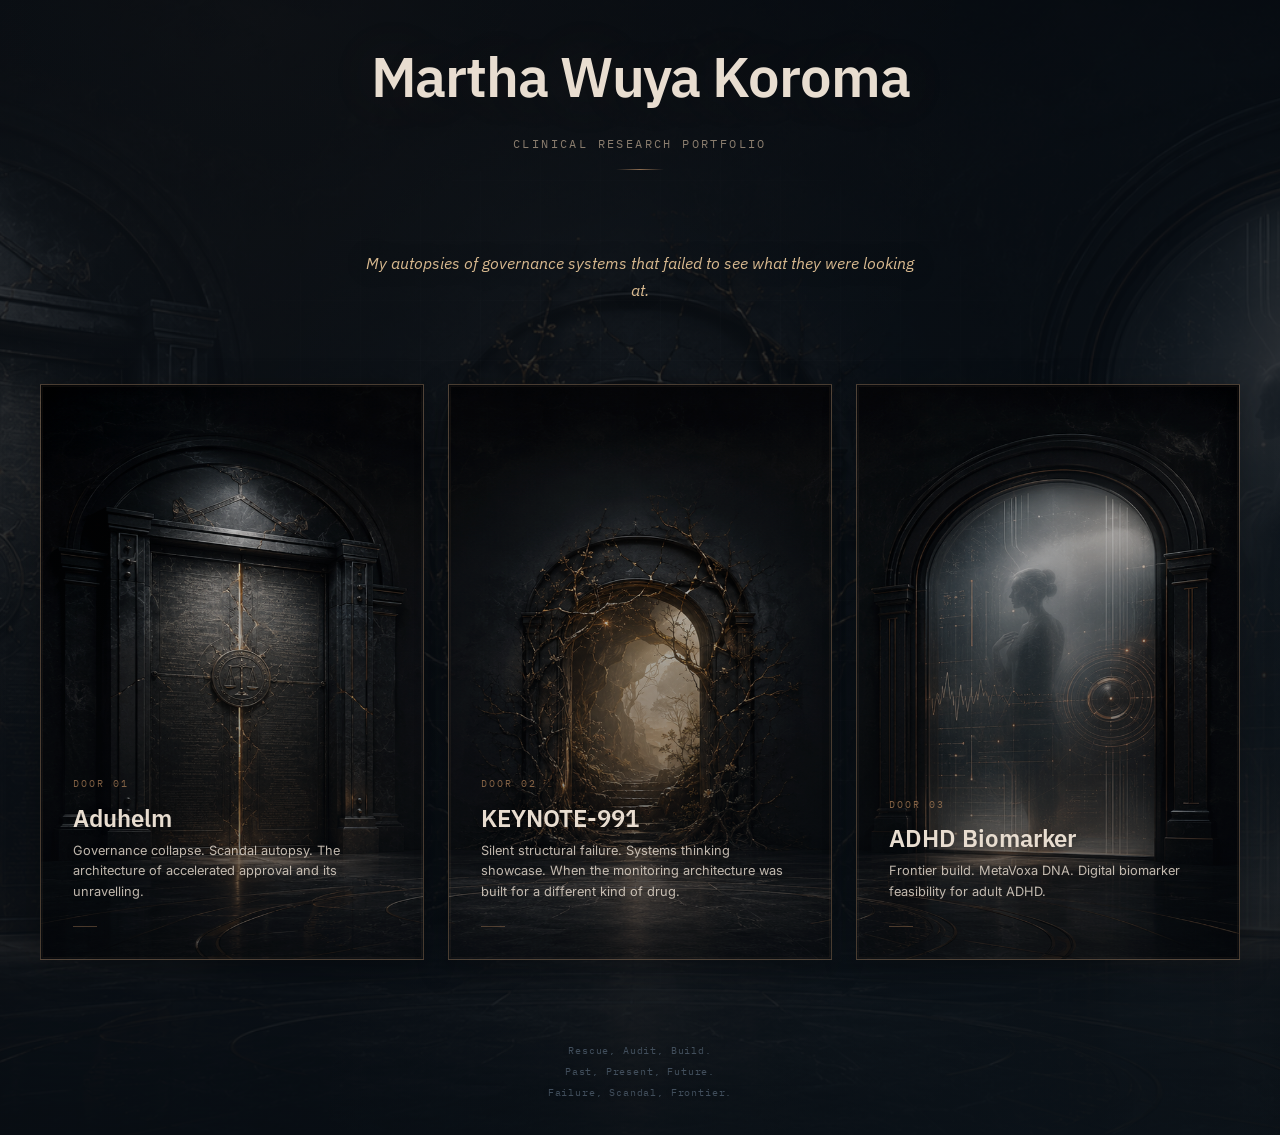
==== commit cd008844: "Update index.html" ====
--- a/index.html
+++ b/index.html
@@ -24,8 +24,13 @@
 
       --amber-intense: #c4956a;
       --amber-border: rgba(196, 149, 106, 0.35);
-      --amber-glow: rgba(196, 149, 106, 0.12);
+      --amber-border-strong: rgba(216, 185, 143, 0.58);
+      --amber-glow: rgba(196, 149, 106, 0.16);
+      --amber-glow-strong: rgba(196, 149, 106, 0.28);
       --amber-dim: #a97d56;
+
+      --glass-dark: rgba(7, 12, 18, 0.52);
+      --glass-deep: rgba(7, 12, 18, 0.82);
 
       --font-body: "Inter", sans-serif;
       --font-accent: "IBM Plex Sans", sans-serif;
@@ -68,6 +73,11 @@
       text-decoration: none;
     }
 
+    a:focus-visible {
+      outline: 1px solid var(--amber-intense);
+      outline-offset: 5px;
+    }
+
     .lobby {
       min-height: 100vh;
       display: flex;
@@ -90,7 +100,7 @@
       position: absolute;
       inset: 0;
       background:
-        linear-gradient(180deg, rgba(7, 12, 18, 0.5) 0%, rgba(7, 12, 18, 0.82) 100%),
+        linear-gradient(180deg, rgba(7, 12, 18, 0.5) 0%, rgba(7, 12, 18, 0.84) 100%),
         var(--hero-image) center center / cover no-repeat;
       transform: scale(1.02);
       opacity: 0.46;
@@ -186,6 +196,9 @@
     }
 
     .door-threshold {
+      --mouse-x: 50%;
+      --mouse-y: 50%;
+
       position: relative;
       aspect-ratio: 2 / 3;
       border: 1px solid var(--amber-border);
@@ -208,7 +221,9 @@
         opacity 800ms ease,
         transform 800ms ease,
         border-color var(--transition-base),
-        box-shadow var(--transition-base);
+        box-shadow var(--transition-base),
+        filter var(--transition-base);
+      will-change: transform;
     }
 
     .door-threshold.is-visible {
@@ -221,10 +236,16 @@
       position: absolute;
       inset: 0;
       background:
+        radial-gradient(
+          circle at var(--mouse-x) var(--mouse-y),
+          rgba(216, 185, 143, 0.16),
+          transparent 27%
+        ),
         linear-gradient(180deg, rgba(255,255,255,0.03) 0%, transparent 35%, rgba(196, 149, 106, 0.08) 100%);
-      opacity: 0.75;
+      opacity: 0;
       z-index: 1;
       pointer-events: none;
+      transition: opacity var(--transition-base);
     }
 
     .door-threshold::after {
@@ -233,7 +254,7 @@
       inset: 0;
       border: 1px solid rgba(255,255,255,0.02);
       box-shadow: inset 0 0 0 1px rgba(196,149,106,0.06);
-      z-index: 3;
+      z-index: 5;
       pointer-events: none;
     }
 
@@ -246,6 +267,33 @@
       background-repeat: no-repeat;
       background-size: 300% 100%;
       filter: saturate(0.92) brightness(0.9);
+      transform: scale(1);
+      transition:
+        transform 900ms ease,
+        filter 600ms ease,
+        opacity 600ms ease;
+    }
+
+    .door-visual::after {
+      content: "";
+      position: absolute;
+      inset: -20%;
+      background:
+        linear-gradient(
+          115deg,
+          transparent 0%,
+          transparent 38%,
+          rgba(232, 221, 208, 0.08) 48%,
+          rgba(196, 149, 106, 0.14) 50%,
+          transparent 61%,
+          transparent 100%
+        );
+      transform: translateX(-70%) rotate(0.001deg);
+      opacity: 0;
+      transition:
+        transform 900ms ease,
+        opacity 350ms ease;
+      mix-blend-mode: screen;
     }
 
     .door-threshold[data-door="1"] .door-visual {
@@ -271,7 +319,9 @@
 
     .door-copy {
       position: relative;
-      z-index: 2;
+      z-index: 3;
+      transform: translateY(0);
+      transition: transform var(--transition-base);
     }
 
     .door-number {
@@ -284,6 +334,9 @@
       opacity: 0.75;
       position: relative;
       z-index: 2;
+      transition:
+        color var(--transition-base),
+        opacity var(--transition-base);
     }
 
     .door-title {
@@ -296,6 +349,9 @@
       position: relative;
       z-index: 2;
       text-shadow: 0 1px 10px rgba(0,0,0,0.24);
+      transition:
+        color var(--transition-base),
+        text-shadow var(--transition-base);
     }
 
     .door-subtitle {
@@ -308,6 +364,7 @@
       opacity: 0.82;
       max-width: 95%;
       text-shadow: 0 1px 14px rgba(0,0,0,0.28);
+      transition: opacity var(--transition-base);
     }
 
     .door-indicator {
@@ -317,34 +374,86 @@
       opacity: 0.42;
       position: relative;
       z-index: 2;
+      transition:
+        width var(--transition-base),
+        opacity var(--transition-base),
+        background var(--transition-base),
+        box-shadow var(--transition-base);
     }
 
     .door-threshold[data-status="active"] {
       border-color: rgba(196, 149, 106, 0.35);
     }
 
-    .door-threshold[data-status="preparing"] {
-      cursor: default;
-      opacity: 0;
-      border-color: rgba(90, 107, 124, 0.28);
-    }
-
-    .door-threshold[data-status="preparing"].is-visible {
-      opacity: 0.72;
-    }
-
-    .door-threshold[data-status="preparing"] .door-title::after {
-      content: "Preparing";
-      display: inline-block;
-      margin-left: 0.6rem;
-      font-family: var(--font-mono);
-      font-size: 0.5rem;
-      letter-spacing: 0.15em;
-      text-transform: uppercase;
-      color: var(--text-slate);
-      font-weight: 400;
-      vertical-align: middle;
-      opacity: 0.7;
+    .doors-container:hover .door-threshold.is-visible {
+      filter: brightness(0.82) saturate(0.92);
+    }
+
+    .doors-container:hover .door-threshold.is-visible:hover {
+      filter: brightness(1) saturate(1);
+    }
+
+    .door-threshold:hover,
+    .door-threshold:focus-visible {
+      transform: translateY(-8px);
+      border-color: var(--amber-border-strong);
+      box-shadow:
+        inset 0 1px 0 rgba(255,255,255,0.06),
+        0 18px 60px rgba(0, 0, 0, 0.42),
+        0 0 42px rgba(196, 149, 106, 0.09);
+    }
+
+    .door-threshold:hover::before,
+    .door-threshold:focus-visible::before {
+      opacity: 1;
+    }
+
+    .door-threshold:hover .door-visual,
+    .door-threshold:focus-visible .door-visual {
+      transform: scale(1.045);
+      filter: saturate(1.03) brightness(0.98) contrast(1.04);
+    }
+
+    .door-threshold:hover .door-visual::after,
+    .door-threshold:focus-visible .door-visual::after {
+      opacity: 1;
+      transform: translateX(70%) rotate(0.001deg);
+    }
+
+    .door-threshold:hover .door-copy,
+    .door-threshold:focus-visible .door-copy {
+      transform: translateY(-4px);
+    }
+
+    .door-threshold:hover .door-number,
+    .door-threshold:focus-visible .door-number {
+      color: var(--amber-intense);
+      opacity: 1;
+    }
+
+    .door-threshold:hover .door-title,
+    .door-threshold:focus-visible .door-title {
+      color: #f1e4d4;
+      text-shadow:
+        0 1px 14px rgba(0,0,0,0.36),
+        0 0 24px rgba(196,149,106,0.12);
+    }
+
+    .door-threshold:hover .door-subtitle,
+    .door-threshold:focus-visible .door-subtitle {
+      opacity: 0.95;
+    }
+
+    .door-threshold:hover .door-indicator,
+    .door-threshold:focus-visible .door-indicator {
+      width: 64px;
+      opacity: 0.95;
+      background: var(--amber-intense);
+      box-shadow: 0 0 18px rgba(196, 149, 106, 0.28);
+    }
+
+    .door-threshold:active {
+      transform: translateY(-4px) scale(0.995);
     }
 
     .lobby-footer {
@@ -367,10 +476,13 @@
 
     .meta-link {
       color: var(--amber-dim);
-      transition: color var(--transition-fast);
-    }
-
-    .meta-link:hover {
+      transition:
+        color var(--transition-fast),
+        text-shadow var(--transition-fast);
+    }
+
+    .meta-link:hover,
+    .meta-link:focus-visible {
       color: var(--amber-intense);
       text-shadow: 0 0 12px rgba(196, 149, 106, 0.2);
     }
@@ -403,6 +515,10 @@
     }
 
     @media (max-width: 768px) {
+      html {
+        scroll-behavior: auto;
+      }
+
       .lobby {
         min-height: auto;
         padding: 1.5rem 1rem 3rem;
@@ -412,6 +528,7 @@
       .lobby::before {
         background-position: center top;
         opacity: 0.28;
+        animation: none;
       }
 
       .lobby-header {
@@ -437,6 +554,10 @@
         grid-template-columns: 1fr;
         max-width: 100%;
         gap: 1rem;
+      }
+
+      .doors-container:hover .door-threshold.is-visible {
+        filter: none;
       }
 
       .door-threshold {
@@ -450,8 +571,23 @@
         transform: translateY(0);
       }
 
+      .door-threshold:hover,
+      .door-threshold:focus-visible {
+        transform: translateY(0);
+      }
+
+      .door-threshold:hover .door-copy,
+      .door-threshold:focus-visible .door-copy {
+        transform: translateY(0);
+      }
+
       .door-visual {
         background-size: 300% 100%;
+      }
+
+      .door-threshold:hover .door-visual,
+      .door-threshold:focus-visible .door-visual {
+        transform: scale(1.015);
       }
 
       .door-threshold[data-door="1"] .door-visual {
@@ -499,6 +635,27 @@
 
       .door-subtitle {
         font-size: 0.75rem;
+      }
+    }
+
+    @media (prefers-reduced-motion: reduce) {
+      *,
+      *::before,
+      *::after {
+        animation-duration: 0.001ms !important;
+        animation-iteration-count: 1 !important;
+        scroll-behavior: auto !important;
+        transition-duration: 0.001ms !important;
+      }
+
+      .lobby::before {
+        animation: none;
+      }
+
+      .door-threshold,
+      .door-threshold:hover,
+      .door-threshold:focus-visible {
+        transform: none;
       }
     }
 
@@ -543,7 +700,7 @@
     </p>
 
     <section class="doors-container" aria-label="Portfolio case doors">
-      <a href="door-1.html" class="door-threshold" data-status="active" data-door="1">
+      <a href="door-1.html" class="door-threshold" data-status="active" data-door="1" aria-label="Open Door 01: Aduhelm">
         <div class="door-visual" aria-hidden="true"></div>
 
         <div class="door-copy">
@@ -556,7 +713,7 @@
         </div>
       </a>
 
-      <a href="door-2.html" class="door-threshold" data-status="active" data-door="2">
+      <a href="door-2.html" class="door-threshold" data-status="active" data-door="2" aria-label="Open Door 02: KEYNOTE-991">
         <div class="door-visual" aria-hidden="true"></div>
 
         <div class="door-copy">
@@ -569,7 +726,7 @@
         </div>
       </a>
 
-      <article class="door-threshold" data-status="preparing" data-door="3">
+      <a href="door-3.html" class="door-threshold" data-status="active" data-door="3" aria-label="Open Door 03: ADHD Biomarker">
         <div class="door-visual" aria-hidden="true"></div>
 
         <div class="door-copy">
@@ -580,7 +737,7 @@
           </p>
           <div class="door-indicator"></div>
         </div>
-      </article>
+      </a>
     </section>
 
     <footer class="lobby-footer">
@@ -588,7 +745,6 @@
         Rescue, Audit, Build.<br />
         Past, Present, Future.<br />
         Failure, Scandal, Frontier.<br />
-        <a href="https://metavoxa.com" class="meta-link">MetaVoxa</a>
       </p>
     </footer>
   </main>
@@ -606,7 +762,30 @@
       });
     }
 
-    document.addEventListener("DOMContentLoaded", initLobbyDoors);
+    function initDoorInspectionLight() {
+      const doors = document.querySelectorAll(".door-threshold");
+
+      doors.forEach((door) => {
+        door.addEventListener("pointermove", (event) => {
+          const rect = door.getBoundingClientRect();
+          const x = ((event.clientX - rect.left) / rect.width) * 100;
+          const y = ((event.clientY - rect.top) / rect.height) * 100;
+
+          door.style.setProperty("--mouse-x", `${x}%`);
+          door.style.setProperty("--mouse-y", `${y}%`);
+        });
+
+        door.addEventListener("pointerleave", () => {
+          door.style.setProperty("--mouse-x", "50%");
+          door.style.setProperty("--mouse-y", "50%");
+        });
+      });
+    }
+
+    document.addEventListener("DOMContentLoaded", () => {
+      initLobbyDoors();
+      initDoorInspectionLight();
+    });
   </script>
 </body>
 </html>
